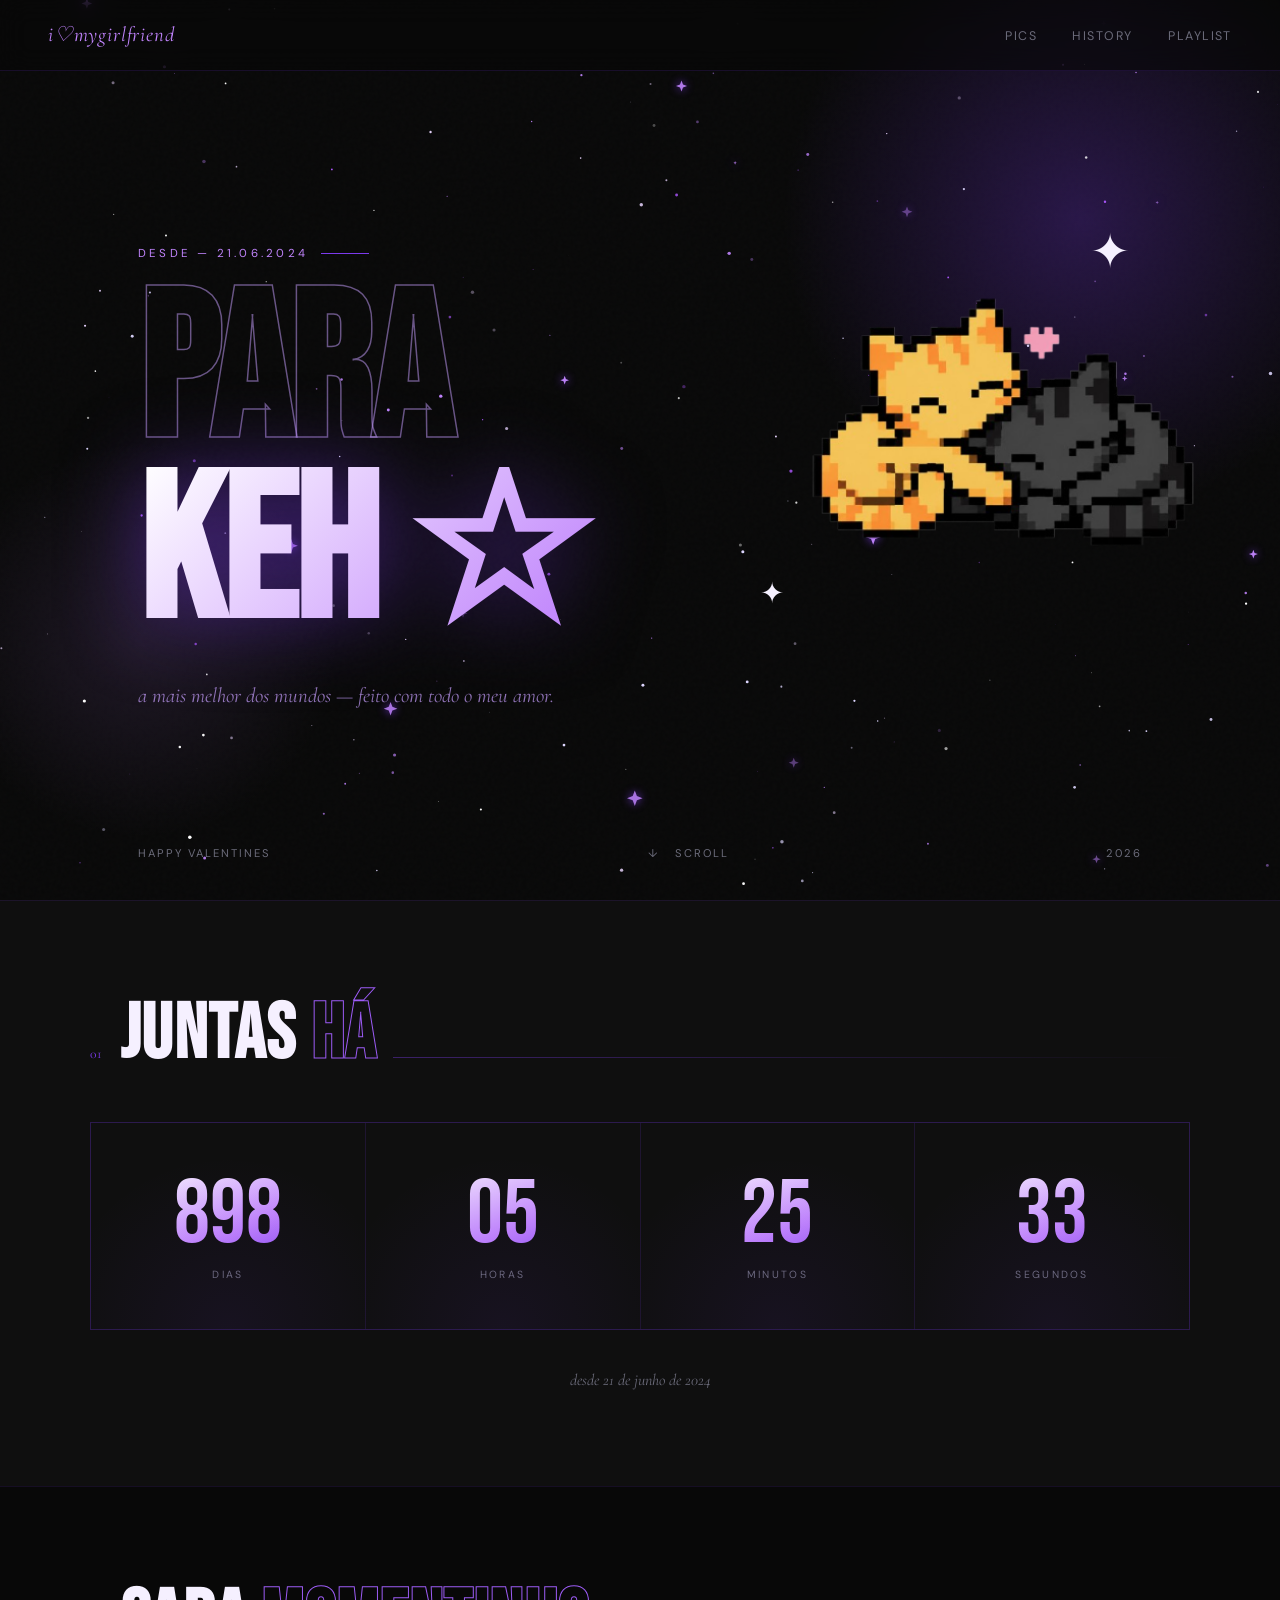
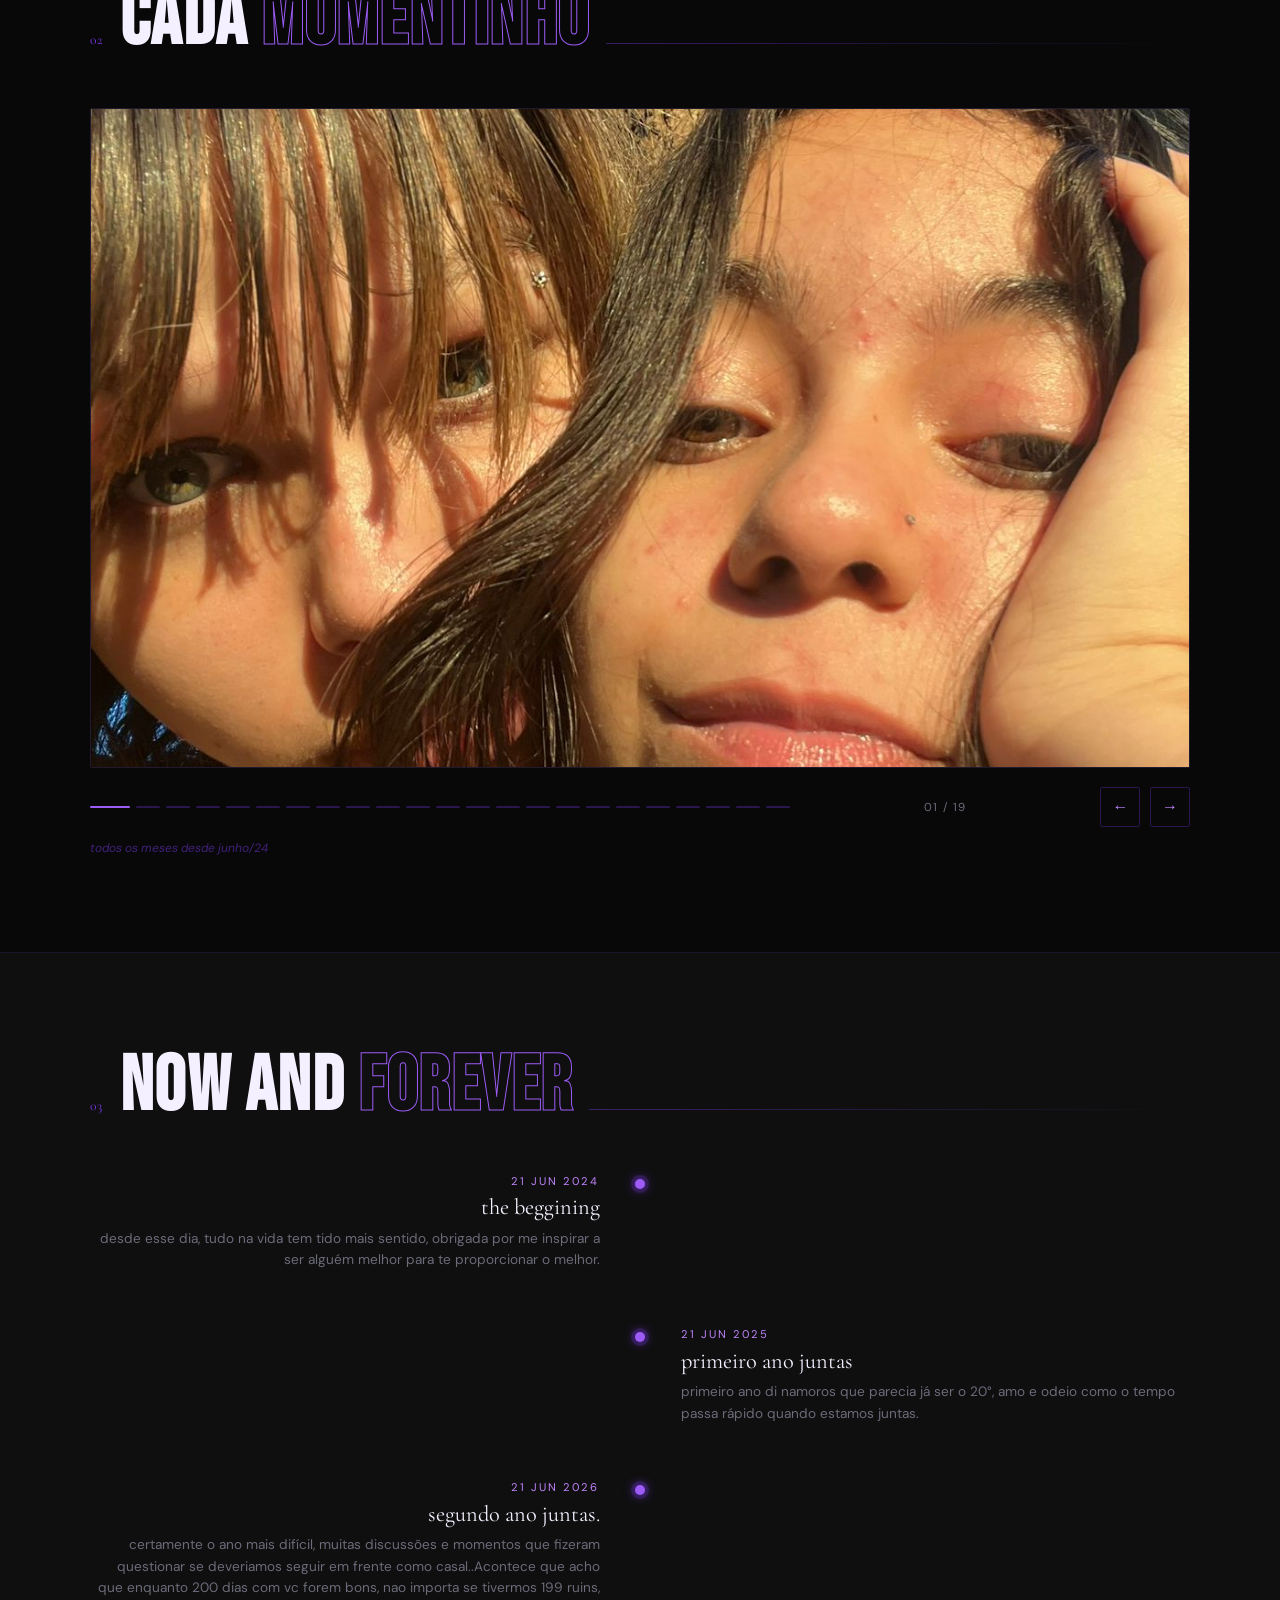
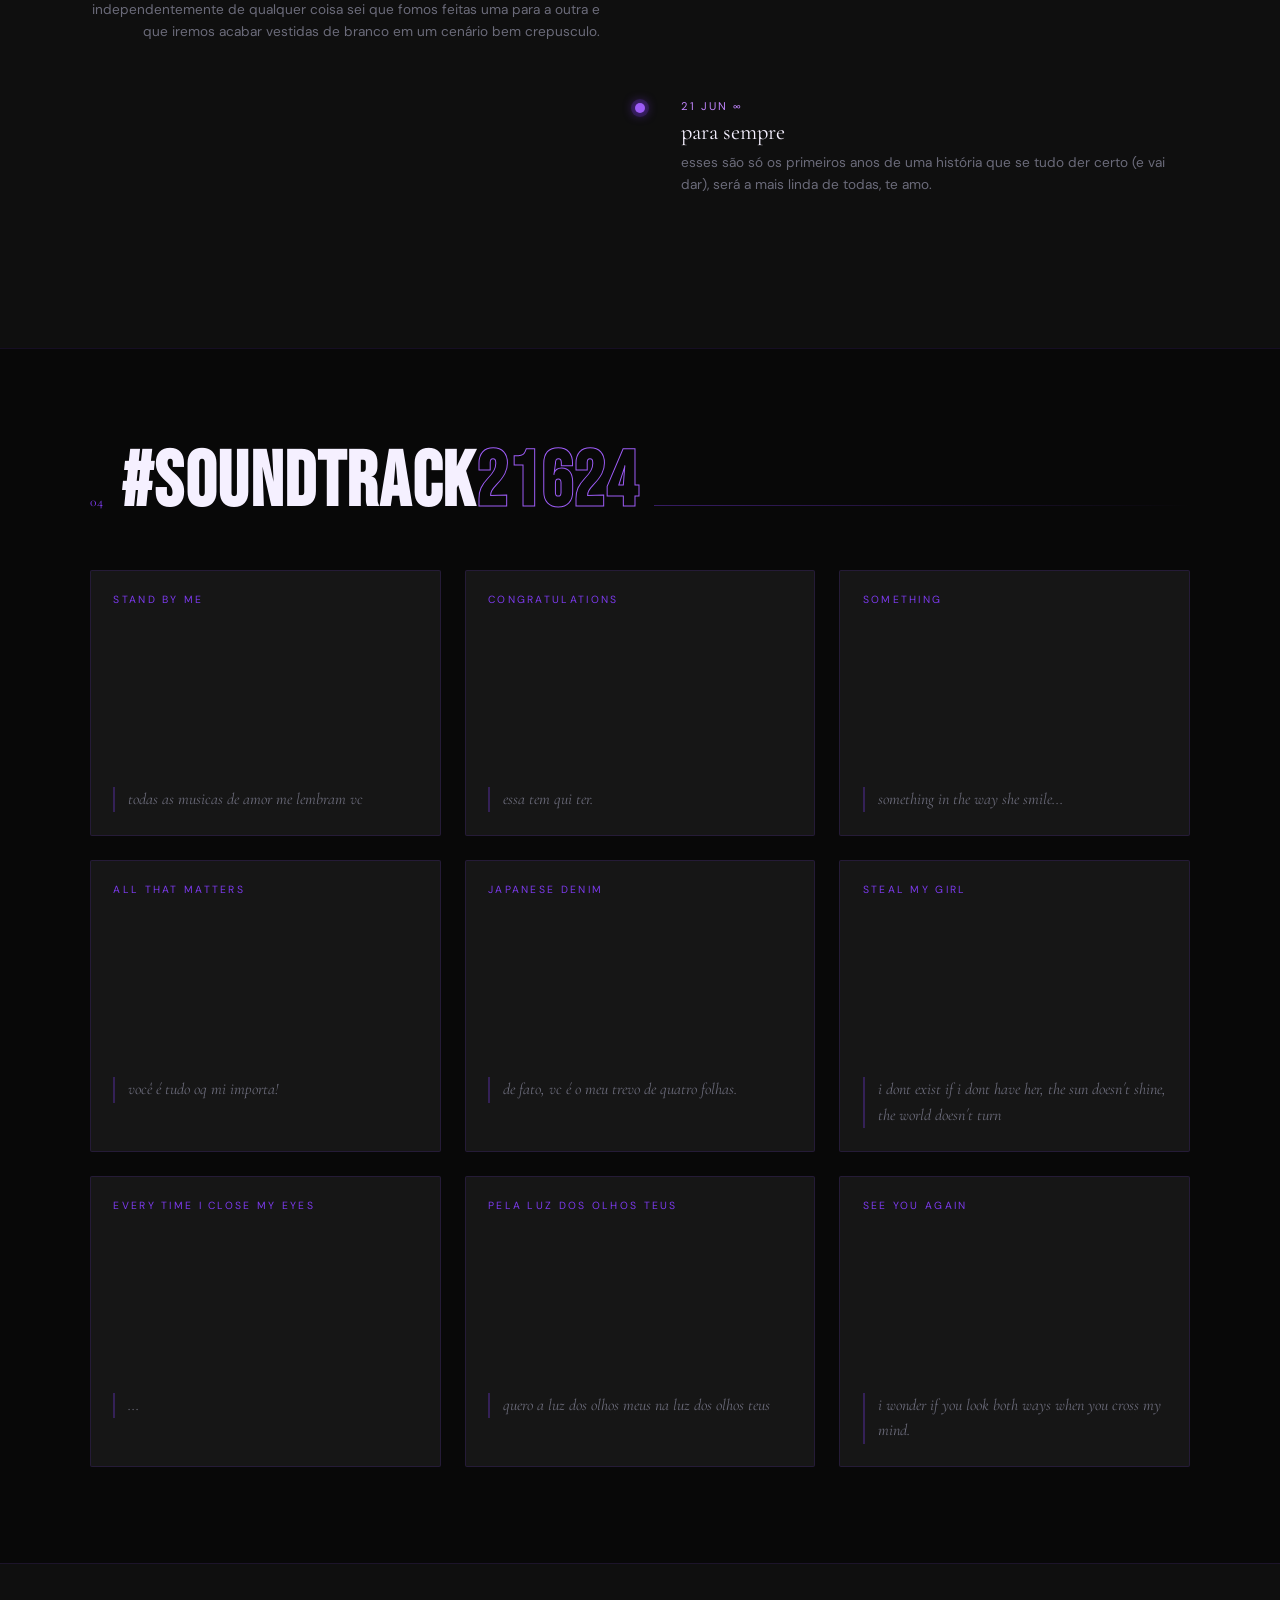
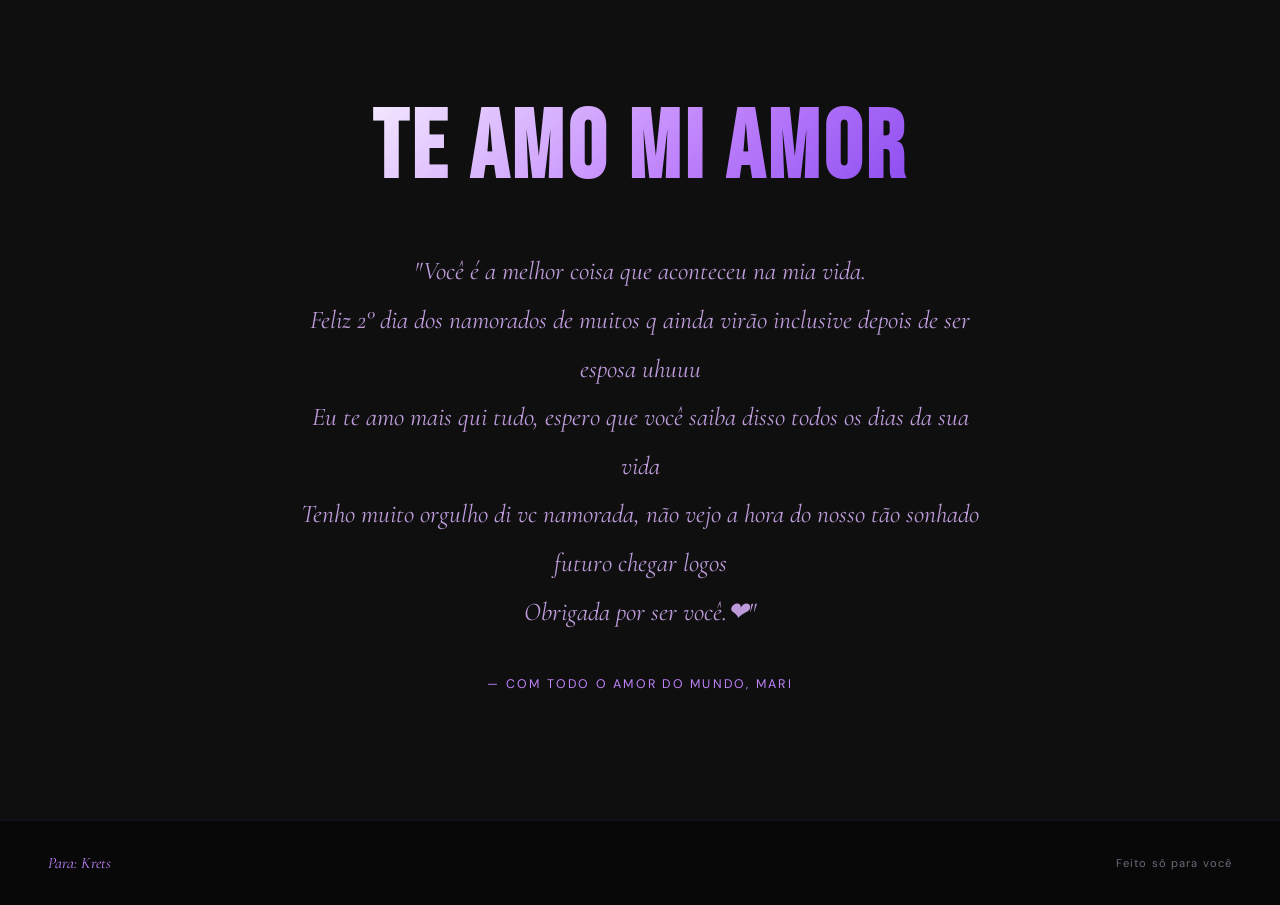
==== index.html @ 80eca7b3 "primeiro commit" ====
<!DOCTYPE html>
<html lang="pt-BR">
<head>
  <meta charset="UTF-8" />
  <meta name="viewport" content="width=device-width, initial-scale=1.0" />
  <title>Valentines</title>
  <link href="https://fonts.googleapis.com/css2?family=Cormorant+Garamond:ital,wght@0,300;0,400;0,700;1,300;1,400;1,700&family=DM+Sans:wght@300;400;500&family=Bebas+Neue&display=swap" rel="stylesheet" />
  <link rel="stylesheet" href="style.css" />
</head>
<body>

<nav>
  <span class="nav-logo">i♡mygirlfriend</span>
  <ul class="nav-links">
    <li><a href="#fotos">Pics</a></li>
    <li><a href="#historia">History</a></li>
    <li><a href="#musicas">Playlist</a></li>
  </ul>
</nav>

<section class="hero">
  <canvas id="starCanvas"></canvas>
  <div class="hero-glow"></div>
  <div class="hero-glow2"></div>

  <div class="hero-content">
    <p class="hero-eyebrow">Desde — 21.06.2024</p>
    <h1 class="hero-title">
      <span class="line1">Para</span>
      <span class="line2">Kéh ☆</span>
    </h1>
    <p class="hero-sub">a mais melhor dos mundos — feito com todo o meu amor.</p>
  </div>

  <div class="hero-photos">
  <img src="pics/gatinhos.png" style="
    position: relative;
    width: 450px;
    border-radius: 0px;
    transform: rotate(0deg);
  "/>
  <span class="star-deco s1">✦</span>
  <span class="star-deco s2">✦</span>
</div>

  <div class="hero-footer">
    <span class="hero-footer-label">happy valentines</span>
    <span class="scroll-hint">↓ &nbsp; scroll</span>
    <span class="hero-footer-label">2026</span>
  </div>
</section>

<!-- CONTADOR -->
<section class="counter-section" id="contador">
  <div class="counter-inner">
    <div class="section-header fade-in">
      <span class="section-num">01</span>
      <h2 class="section-title">Juntas <span class="accent">Há</span></h2>
      <div class="section-line"></div>
    </div>
    <div class="counter-grid fade-in">
      <div class="counter-cell">
        <span class="counter-number" id="cnt-days">0</span>
        <div class="counter-label">Dias</div>
      </div>
      <div class="counter-cell">
        <span class="counter-number" id="cnt-hours">00</span>
        <div class="counter-label">Horas</div>
      </div>
      <div class="counter-cell">
        <span class="counter-number" id="cnt-min">00</span>
        <div class="counter-label">Minutos</div>
      </div>
      <div class="counter-cell">
        <span class="counter-number" id="cnt-sec">00</span>
        <div class="counter-label">Segundos</div>
      </div>
    </div>
    <p class="counter-since fade-in">desde 21 de junho de 2024</p>
  </div>
</section>

<!-- CARROSSEL -->
<section class="carousel-section" id="fotos">
  <div class="carousel-inner">
    <div class="section-header fade-in">
      <span class="section-num">02</span>
      <h2 class="section-title">Cada <span class="accent">Momentinho</span></h2>
      <div class="section-line"></div>
    </div>

    <div class="carousel-wrapper fade-in">
      <div class="carousel-track-outer">
        <div class="carousel-track" id="track">
          <div class="carousel-slide" style="padding:0;"><img src="pics/junho24.jpeg" style="width:100%;height:100%;object-fit:cover;" /></div>
          <div class="carousel-slide" style="padding:0;"><img src="pics/julho24.jpeg" style="width:100%;height:100%;object-fit:cover;" /></div>
          <div class="carousel-slide" style="padding:0;"><img src="pics/agosto24.jpeg" style="width:100%;height:100%;object-fit:cover;" /></div>
          <div class="carousel-slide" style="padding:0;"><img src="pics/set24.jpeg" style="width:100%;height:100%;object-fit:cover;" /></div>
          <div class="carousel-slide" style="padding:0;"><img src="pics/out24.jpeg" style="width:100%;height:100%;object-fit:cover;" /></div>
          <div class="carousel-slide" style="padding:0;"><img src="pics/nov24.jpeg" style="width:100%;height:100%;object-fit:cover;" /></div>
          <div class="carousel-slide" style="padding:0;"><img src="pics/dez24.jpeg" style="width:100%;height:100%;object-fit:cover;" /></div>
          <div class="carousel-slide" style="padding:0;"><img src="pics/jan25.jpeg" style="width:100%;height:100%;object-fit:cover;" /></div>
          <div class="carousel-slide" style="padding:0;"><img src="pics/fev25.jpeg" style="width:100%;height:100%;object-fit:cover;" /></div>
          <div class="carousel-slide" style="padding:0;"><img src="pics/mar25.jpeg" style="width:100%;height:100%;object-fit:cover;" /></div>
          <div class="carousel-slide" style="padding:0;"><img src="pics/abril25.jpeg" style="width:100%;height:100%;object-fit:cover;" /></div>
          <div class="carousel-slide" style="padding:0;"><img src="pics/maio25.jpeg" style="width:100%;height:100%;object-fit:cover;" /></div>
          <div class="carousel-slide" style="padding:0;"><img src="pics/junho25.jpeg" style="width:100%;height:100%;object-fit:cover;" /></div>
          <div class="carousel-slide" style="padding:0;"><img src="pics/julho25.jpeg" style="width:100%;height:100%;object-fit:cover;" /></div>
          <div class="carousel-slide" style="padding:0;"><img src="pics/agosto25.jpeg" style="width:100%;height:100%;object-fit:cover;" /></div>
          <div class="carousel-slide" style="padding:0;"><img src="pics/set25.jpeg" style="width:100%;height:100%;object-fit:cover;" /></div>
          <div class="carousel-slide" style="padding:0;"><img src="pics/out25.jpeg" style="width:100%;height:100%;object-fit:cover;" /></div>
          <div class="carousel-slide" style="padding:0;"><img src="pics/nov25.jpeg" style="width:100%;height:100%;object-fit:cover;" /></div>
          <div class="carousel-slide" style="padding:0;"><img src="pics/dez25.jpeg" style="width:100%;height:100%;object-fit:cover;" /></div>
            <div class="carousel-slide" style="padding:0;"><img src="pics/jan26.jpeg" style="width:100%;height:100%;object-fit:cover;" /></div>
              <div class="carousel-slide" style="padding:0;"><img src="pics/fev26.jpeg" style="width:100%;height:100%;object-fit:cover;" /></div>
                <div class="carousel-slide" style="padding:0;"><img src="pics/mar26.jpeg" style="width:100%;height:100%;object-fit:cover;" /></div>
                  <div class="carousel-slide" style="padding:0;"><img src="pics/abril26.jpeg" style="width:100%;height:100%;object-fit:cover;" /></div>
            
        </div>
      </div>

      <div class="carousel-controls">
        <div class="carousel-dots" id="dots"></div>
        <span class="carousel-counter-text" id="slideCounter">01 / 19</span>
        <div class="carousel-btns">
          <button class="carousel-btn" id="prevBtn">&#8592;</button>
          <button class="carousel-btn" id="nextBtn">&#8594;</button>
        </div>
      </div>
      <p class="upload-hint">todos os meses desde junho/24</p>
    </div>
  </div>
</section>

<!-- LINHA DO TEMPO -->
<section class="timeline-section" id="historia">
  <div class="timeline-inner">
    <div class="section-header fade-in">
      <span class="section-num">03</span>
      <h2 class="section-title">Now and <span class="accent">Forever</span></h2>
      <div class="section-line"></div>
    </div>

    <div class="timeline fade-in">

      <div class="timeline-item-left">
        <div class="tl-date">21 jun 2024</div>
        <div class="tl-title">the beggining</div>
        <div class="tl-desc">desde esse dia, tudo na vida tem tido mais sentido, obrigada por me inspirar a ser alguém melhor para te proporcionar o melhor.</div>
      </div>
      <div class="timeline-dot-wrap"><div class="timeline-dot"></div></div>
      <div class="tl-spacer"></div>

      <div class="tl-spacer"></div>
      <div class="timeline-dot-wrap"><div class="timeline-dot"></div></div>
      <div class="timeline-item-right">
        <div class="tl-date">21 jun 2025</div>
        <div class="tl-title">primeiro ano juntas</div>
        <div class="tl-desc">primeiro ano di namoros que parecia já ser o 20°, amo e odeio como o tempo passa rápido quando estamos juntas.</div>
      </div>

      <div class="timeline-item-left">
        <div class="tl-date">21 jun 2026</div>
        <div class="tl-title">segundo ano juntas.</div>
        <div class="tl-desc">certamente o ano mais difícil, muitas discussões e momentos que fizeram questionar se deveriamos seguir em frente como casal..Acontece que acho que enquanto 200 dias com vc forem bons, nao importa se tivermos 199 ruins, independentemente de qualquer coisa sei que fomos feitas uma para a outra e que iremos acabar vestidas de branco em um cenário bem crepusculo.</div>
      </div>
      <div class="timeline-dot-wrap"><div class="timeline-dot"></div></div>
      <div class="tl-spacer"></div>

      <div class="tl-spacer"></div>
      <div class="timeline-dot-wrap"><div class="timeline-dot"></div></div>
      <div class="timeline-item-right">
        <div class="tl-date">21 jun ∞</div>
        <div class="tl-title">para sempre</div>
        <div class="tl-desc">esses são só os primeiros anos de uma história que se tudo der certo (e vai dar), será a mais linda de todas, te amo.</div>
      </div>

    </div>
  </div>
</section>

<!-- MÚSICAS -->
<section class="music-section" id="musicas">
  <div class="music-inner">
    <div class="section-header fade-in">
      <span class="section-num">04</span>
      <h2 class="section-title">#SoundTrack<span class="accent">21624</span></h2>
      <div class="section-line"></div>
    </div>

    <div class="music-grid fade-in">

      <div class="music-card">
        <div class="music-num">Stand By Me</div>
        <iframe src="https://open.spotify.com/embed/track/3SdTKo2uVsxFblQjpScoHy?si=41a44cd6c14546f5"
          height="152" allow="autoplay; clipboard-write; encrypted-media; fullscreen; picture-in-picture" loading="lazy"></iframe>
        <p class="music-reason">todas as musicas de amor me lembram vc</p>
      </div>

      <div class="music-card">
        <div class="music-num">Congratulations</div>
        <iframe src="https://open.spotify.com/embed/track/1OubIZ0ARYCUq5kceYUQiO?si=05333eb83a644a3a"
          height="152" allow="autoplay; clipboard-write; encrypted-media; fullscreen; picture-in-picture" loading="lazy"></iframe>
        <p class="music-reason">essa tem qui ter.</p>
      </div>

      <div class="music-card">
        <div class="music-num">Something</div>
        <iframe src="https://open.spotify.com/embed/track/0pNeVovbiZHkulpGeOx1Gj?si=1e9a36e4e8734459"
          height="152" allow="autoplay; clipboard-write; encrypted-media; fullscreen; picture-in-picture" loading="lazy"></iframe>
        <p class="music-reason">something in the way she smile...</p>
      </div>

      <div class="music-card">
        <div class="music-num">All That Matters</div>
        <iframe src="https://open.spotify.com/embed/track/6CLVh9sekZ1p2G8Tfhhj8h?si=89eb25ce87894a60"
          height="152" allow="autoplay; clipboard-write; encrypted-media; fullscreen; picture-in-picture" loading="lazy"></iframe>
        <p class="music-reason">você é tudo oq mi importa!</p>
      </div>

      <div class="music-card">
        <div class="music-num">Japanese Denim</div>
        <iframe src="https://open.spotify.com/embed/track/7IVukH71OXfAu3KudrrizN?si=ffd87be57bf847fa"
          height="152" allow="autoplay; clipboard-write; encrypted-media; fullscreen; picture-in-picture" loading="lazy"></iframe>
        <p class="music-reason">de fato, vc é o meu trevo de quatro folhas.</p>
      </div>

      <div class="music-card">
        <div class="music-num">Steal My Girl</div>
        <iframe src="https://open.spotify.com/embed/track/2Bs4jQEGMycglOfWPBqrVG?si=f484a8385092484e"
          height="152" allow="autoplay; clipboard-write; encrypted-media; fullscreen; picture-in-picture" loading="lazy"></iframe>
        <p class="music-reason">i dont exist if i dont have her, the sun doesn´t shine, the world doesn´t turn</p>
      </div>

 <div class="music-card">
        <div class="music-num">Every Time I Close My Eyes</div>
        <iframe src="https://open.spotify.com/embed/track/2ur86gejngdRnhbfAMgbT2?si=4c012707be8b4512"
          height="152" allow="autoplay; clipboard-write; encrypted-media; fullscreen; picture-in-picture" loading="lazy"></iframe>
        <p class="music-reason">...</p>
      </div>

     <div class="music-card">
        <div class="music-num">Pela Luz dos Olhos Teus</div>
        <iframe src="https://open.spotify.com/embed/track/4SpqtLElDsO6KGbd4ub96Z?si=e9d28d61381343be"
          height="152" allow="autoplay; clipboard-write; encrypted-media; fullscreen; picture-in-picture" loading="lazy"></iframe>
        <p class="music-reason">quero a luz dos olhos meus na luz dos olhos teus </p>
      </div>

     <div class="music-card">
        <div class="music-num">See You Again</div>
        <iframe src="https://open.spotify.com/embed/track/7KA4W4McWYRpgf0fWsJZWB?si=7aa352970b8d42d8"
          height="152" allow="autoplay; clipboard-write; encrypted-media; fullscreen; picture-in-picture" loading="lazy"></iframe>
        <p class="music-reason">i wonder if you look both ways when you cross my mind.</p>
      </div>

    </div>
  </div>
</section>

<!-- MENSAGEM -->
<section class="message-section">
  <div class="message-inner fade-in">
    <h2 class="message-title">Te amo mi amor</h2>
    <p class="message-text">
      "Você é a melhor coisa que aconteceu na mia vida.<br>
      Feliz 2° dia dos namorados de muitos q ainda virão inclusive depois de ser esposa uhuuu <br>
      Eu te amo mais qui tudo, espero que você saiba disso todos os dias da sua vida<br>
      Tenho muito orgulho di vc namorada, não vejo a hora do nosso tão sonhado futuro chegar logos<br>
      Obrigada por ser você.❤︎"
    </p>
    <p class="message-sign">— com todo o amor do mundo, Mari </p>
  </div>
</section>

<footer>
  <span class="footer-logo">Para: Krets</span>
  <span class="footer-copy">Feito só para você</span>
</footer>

<script src="java.js"></script>
</body>
</html>
---- style.css ----
:root {
  --black:   #080808;
  --dark:    #0f0f0f;
  --dark2:   #161616;
  --dark3:   #1e1e1e;
  --purple:  #7c3aed;
  --purple2: #9d5cf6;
  --purple3: #c084fc;
  --purple4: #e9d5ff;
  --white:   #f5f0ff;
  --muted:   #6b6b7a;
}

*, *::before, *::after { box-sizing: border-box; margin: 0; padding: 0; }

html { scroll-behavior: smooth; }

body {
  font-family: 'DM Sans', sans-serif;
  background: var(--black);
  color: var(--white);
  overflow-x: hidden;
}

/* ════════════════════════════
   NAV
════════════════════════════ */
nav {
  position: fixed;
  top: 0; left: 0; right: 0;
  z-index: 100;
  display: flex;
  justify-content: space-between;
  align-items: center;
  padding: 1.4rem 3rem;
  background: rgba(8,8,8,0.6);
  backdrop-filter: blur(14px);
  border-bottom: 1px solid rgba(124,58,237,0.15);
}

.nav-logo {
  font-family: 'Cormorant Garamond', serif;
  font-style: italic;
  font-size: 1.3rem;
  color: var(--purple3);
  letter-spacing: 0.04em;
}

.nav-links {
  display: flex;
  gap: 2.2rem;
  list-style: none;
}

.nav-links a {
  color: var(--muted);
  text-decoration: none;
  font-size: 0.78rem;
  letter-spacing: 0.12em;
  text-transform: uppercase;
  transition: color 0.2s;
}
.nav-links a:hover { color: var(--purple3); }

/* ════════════════════════════
   HERO EDITORIAL
════════════════════════════ */
.hero {
  min-height: 100vh;
  background: var(--black);
  position: relative;
  overflow: hidden;
  display: grid;
  grid-template-rows: 1fr auto;
}

/* grain texture */
.hero::before {
  content: '';
  position: absolute;
  inset: 0;
  background-image: url("data:image/svg+xml,%3Csvg viewBox='0 0 256 256' xmlns='http://www.w3.org/2000/svg'%3E%3Cfilter id='noise'%3E%3CfeTurbulence type='fractalNoise' baseFrequency='0.9' numOctaves='4' stitchTiles='stitch'/%3E%3C/filter%3E%3Crect width='100%25' height='100%25' filter='url(%23noise)' opacity='0.04'/%3E%3C/svg%3E");
  opacity: 0.45;
  pointer-events: none;
  z-index: 1;
}

.hero-glow {
  position: absolute;
  width: 600px; height: 600px;
  border-radius: 50%;
  background: radial-gradient(circle, rgba(124,58,237,0.28) 0%, transparent 70%);
  top: -80px; right: -100px;
  pointer-events: none;
  z-index: 0;
}
.hero-glow2 {
  position: absolute;
  width: 400px; height: 400px;
  border-radius: 50%;
  background: radial-gradient(circle, rgba(192,132,252,0.12) 0%, transparent 70%);
  bottom: 60px; left: -60px;
  pointer-events: none;
  z-index: 0;
}

#starCanvas {
  position: absolute;
  inset: 0; width: 100%; height: 100%;
  pointer-events: none;
  z-index: 1;
}

.hero-content {
  position: relative;
  z-index: 2;
  padding: 10rem 3rem 3rem;
  display: flex;
  flex-direction: column;
  justify-content: center;
  max-width: 1100px;
  margin: 0 auto;
  width: 100%;
}

.hero-eyebrow {
  font-size: 0.72rem;
  letter-spacing: 0.28em;
  text-transform: uppercase;
  color: var(--purple3);
  margin-bottom: 1.6rem;
  display: flex;
  align-items: center;
  gap: 0.8rem;
}
.hero-eyebrow::after {
  content: '';
  display: inline-block;
  width: 48px; height: 1px;
  background: var(--purple);
}

.hero-title {
  font-family: 'Bebas Neue', sans-serif;
  font-size: clamp(5.5rem, 16vw, 14rem);
  line-height: 0.88;
  letter-spacing: -0.01em;
  color: var(--white);
  position: relative;
}

.hero-title .line1 {
  display: block;
  color: transparent;
  -webkit-text-stroke: 1.5px rgba(200,160,255,0.5);
}

.hero-title .line2 {
  display: block;
  background: linear-gradient(135deg, #ffffff 0%, #c084fc 50%, #7c3aed 100%);
  -webkit-background-clip: text;
  -webkit-text-fill-color: transparent;
  background-clip: text;
  filter: drop-shadow(0 0 40px rgba(124,58,237,0.5));
}

.hero-photos {
  position: absolute;
  right: 10rem;
  top: 50%;
  transform: translateY(-48%);
  width: 340px;
  height: 420px;
  z-index: 3;
}

.photo-card {
  position: absolute;
  width: 200px;
  border-radius: 4px;
  overflow: hidden;
  box-shadow: 0 20px 60px rgba(0,0,0,0.7), 0 0 0 1px rgba(124,58,237,0.2);
}

.photo-card .inner {
  width: 100%; height: 100%;
  background: var(--dark3);
  display: flex; align-items: center; justify-content: center;
  flex-direction: column;
  gap: 0.5rem;
  color: var(--muted);
  font-size: 0.78rem;
  text-align: center;
  padding: 1rem;
}

.photo-card .inner span { font-size: 2rem; }

.photo-card img {
  width: 100%; height: 100%;
  object-fit: cover;
  display: block;
}

.photo-card:nth-child(1) {
  top: 0; left: 60px;
  transform: rotate(4deg);
  z-index: 3;
}
.photo-card:nth-child(2) {
  top: 30px; left: 0;
  transform: rotate(-6deg);
  z-index: 2;
  width: 180px;
}
.photo-card:nth-child(3) {
  top: 50px; left: 100px;
  transform: rotate(2deg);
  z-index: 1;
  width: 170px;
}

.star-deco {
  position: absolute;
  z-index: 4;
  color: var(--white);
  font-size: 2.5rem;
  line-height: 1;
  animation: spinStar 8s linear infinite;
}
.star-deco.s1 { top: -20px; right: -10px; font-size: 3rem; }
.star-deco.s2 { bottom: 60px; left: -20px; font-size: 1.8rem; animation-direction: reverse; }

@keyframes spinStar {
  from { transform: rotate(0deg); }
  to   { transform: rotate(360deg); }
}

.hero-sub {
  margin-top: 2rem;
  font-family: 'Cormorant Garamond', serif;
  font-style: italic;
  font-size: 1.3rem;
  color: rgba(200,160,255,0.7);
  max-width: 420px;
  line-height: 1.6;
}

.hero-footer {
  position: relative;
  z-index: 2;
  display: flex;
  justify-content: space-between;
  align-items: flex-end;
  padding: 0 3rem 2.5rem;
  max-width: 1100px;
  margin: 0 auto;
  width: 100%;
}

.hero-footer-label {
  font-size: 0.7rem;
  letter-spacing: 0.18em;
  text-transform: uppercase;
  color: var(--muted);
}

.scroll-hint {
  font-size: 0.7rem;
  letter-spacing: 0.18em;
  text-transform: uppercase;
  color: var(--muted);
  animation: fadeUpDown 2s ease-in-out infinite;
}

@keyframes fadeUpDown {
  0%,100% { opacity: 0.4; transform: translateY(0); }
  50%      { opacity: 1;   transform: translateY(5px); }
}

/* ════════════════════════════
   SEÇÕES GERAIS
════════════════════════════ */
section { position: relative; }

.section-header {
  display: flex;
  align-items: baseline;
  gap: 1rem;
  margin-bottom: 3rem;
}

.section-num {
  font-family: 'Cormorant Garamond', serif;
  font-size: 0.85rem;
  color: var(--purple);
  letter-spacing: 0.1em;
}

.section-title {
  font-family: 'Bebas Neue', sans-serif;
  font-size: clamp(2.8rem, 6vw, 5rem);
  letter-spacing: 0.02em;
  color: var(--white);
  line-height: 1;
}

.section-title .accent {
  color: transparent;
  -webkit-text-stroke: 1px var(--purple2);
}

.section-line {
  flex: 1;
  height: 1px;
  background: linear-gradient(to right, rgba(124,58,237,0.4), transparent);
}

/* ════════════════════════════
   CONTADOR
════════════════════════════ */
.counter-section {
  background: var(--dark);
  padding: 6rem 3rem;
  border-top: 1px solid rgba(124,58,237,0.12);
}

.counter-inner { max-width: 1100px; margin: 0 auto; }

.counter-grid {
  display: grid;
  grid-template-columns: repeat(4, 1fr);
  gap: 1px;
  background: rgba(124,58,237,0.15);
  border: 1px solid rgba(124,58,237,0.15);
}

.counter-cell {
  background: var(--dark);
  padding: 3rem 2rem;
  text-align: center;
  position: relative;
  overflow: hidden;
}

.counter-cell::before {
  content: '';
  position: absolute;
  inset: 0;
  background: radial-gradient(circle at 50% 100%, rgba(124,58,237,0.08) 0%, transparent 70%);
  pointer-events: none;
}

.counter-number {
  font-family: 'Bebas Neue', sans-serif;
  font-size: clamp(3.5rem, 7vw, 6rem);
  line-height: 1;
  background: linear-gradient(160deg, #fff 0%, #c084fc 60%, #7c3aed 100%);
  -webkit-background-clip: text;
  -webkit-text-fill-color: transparent;
  background-clip: text;
  display: block;
}

.counter-label {
  font-size: 0.65rem;
  letter-spacing: 0.22em;
  text-transform: uppercase;
  color: var(--muted);
  margin-top: 0.5rem;
}

.counter-since {
  margin-top: 2.5rem;
  font-family: 'Cormorant Garamond', serif;
  font-style: italic;
  font-size: 1rem;
  color: var(--muted);
  text-align: center;
}

/* ════════════════════════════
   CARROSSEL
════════════════════════════ */
.carousel-section {
  background: var(--black);
  padding: 6rem 3rem;
  border-top: 1px solid rgba(124,58,237,0.12);
}

.carousel-inner { max-width: 1100px; margin: 0 auto; }

.carousel-wrapper {
  position: relative;
  margin-top: 1rem;
}

.carousel-track-outer {
  overflow: hidden;
  border-radius: 2px;
}

.carousel-track {
  display: flex;
  transition: transform 0.6s cubic-bezier(0.4,0,0.2,1);
}

.carousel-slide {
  min-width: 100%;
  aspect-ratio: 50/30;
  background: var(--dark2);
  display: flex;
  align-items: center;
  justify-content: center;
  flex-direction: column;
  gap: 1rem;
  color: var(--muted);
  font-size: 0.85rem;
  border: 1px solid rgba(124,58,237,0.1);
}

.carousel-slide span { font-size: 3rem; opacity: 0.4; }

.carousel-slide img {
  width: 100%; height: 100%;
  object-fit: cover;
  display: block;
}

.carousel-controls {
  display: flex;
  align-items: center;
  justify-content: space-between;
  margin-top: 1.2rem;
}

.carousel-dots {
  display: flex;
  gap: 6px;
}

.dot {
  width: 24px; height: 2px;
  background: rgba(124,58,237,0.3);
  cursor: pointer;
  transition: all 0.3s;
  border-radius: 2px;
}
.dot.active {
  background: var(--purple2);
  width: 40px;
}

.carousel-btns { display: flex; gap: 0.6rem; }

.carousel-btn {
  width: 40px; height: 40px;
  border: 1px solid rgba(124,58,237,0.3);
  background: transparent;
  color: var(--purple3);
  font-size: 1rem;
  cursor: pointer;
  display: flex; align-items: center; justify-content: center;
  transition: all 0.2s;
  border-radius: 2px;
}
.carousel-btn:hover {
  background: rgba(124,58,237,0.15);
  border-color: var(--purple2);
}

.carousel-counter-text {
  font-size: 0.72rem;
  letter-spacing: 0.1em;
  color: var(--muted);
}

.upload-hint {
  margin-top: 0.8rem;
  font-size: 0.75rem;
  color: rgba(124,58,237,0.5);
  font-style: italic;
}

/* ════════════════════════════
   LINHA DO TEMPO
════════════════════════════ */
.timeline-section {
  background: var(--dark);
  padding: 6rem 3rem;
  border-top: 1px solid rgba(124,58,237,0.12);
}

.timeline-inner { max-width: 1100px; margin: 0 auto; }

.timeline {
  display: grid;
  grid-template-columns: 1fr 1px 1fr;
  gap: 0 2.5rem;
  margin-top: 1rem;
}

.timeline-spine {
  background: linear-gradient(to bottom, rgba(124,58,237,0.6), rgba(124,58,237,0.1));
  position: relative;
}

.timeline-item-left,
.timeline-item-right {
  padding-bottom: 3.5rem;
}

.timeline-item-left { text-align: right; }
.timeline-item-right { text-align: left; }

.tl-spacer { padding-bottom: 3.5rem; }

.timeline-dot-wrap {
  display: flex;
  justify-content: center;
  padding-top: 0.3rem;
  padding-bottom: 3.5rem;
}

.timeline-dot {
  width: 10px; height: 10px;
  border-radius: 50%;
  background: var(--purple2);
  box-shadow: 0 0 0 4px rgba(124,58,237,0.2), 0 0 12px var(--purple);
  flex-shrink: 0;
}

.tl-date {
  font-size: 0.7rem;
  letter-spacing: 0.18em;
  text-transform: uppercase;
  color: var(--purple3);
  margin-bottom: 0.4rem;
}

.tl-title {
  font-family: 'Cormorant Garamond', serif;
  font-size: 1.4rem;
  color: var(--white);
  line-height: 1.2;
  margin-bottom: 0.4rem;
}

.tl-desc {
  font-size: 0.85rem;
  color: var(--muted);
  line-height: 1.6;
}

/* ════════════════════════════
   MÚSICAS
════════════════════════════ */
.music-section {
  background: var(--black);
  padding: 6rem 3rem;
  border-top: 1px solid rgba(124,58,237,0.12);
}

.music-inner { max-width: 1100px; margin: 0 auto; }

.music-grid {
  display: grid;
  grid-template-columns: repeat(auto-fit, minmax(300px, 1fr));
  gap: 1.5rem;
  margin-top: 1rem;
}

.music-card {
  background: var(--dark2);
  border: 1px solid rgba(124,58,237,0.15);
  border-radius: 2px;
  padding: 1.4rem;
  transition: border-color 0.2s, transform 0.2s;
}

.music-card:hover {
  border-color: rgba(124,58,237,0.4);
  transform: translateY(-3px);
}

.music-num {
  font-size: 0.65rem;
  letter-spacing: 0.22em;
  text-transform: uppercase;
  color: var(--purple);
  margin-bottom: 0.8rem;
}

.music-card iframe {
  width: 100%;
  border: none;
  border-radius: 4px;
  display: block;
}

.music-reason {
  margin-top: 1rem;
  font-family: 'Cormorant Garamond', serif;
  font-style: italic;
  font-size: 1rem;
  color: var(--muted);
  line-height: 1.6;
  border-left: 2px solid rgba(124,58,237,0.3);
  padding-left: 0.8rem;
}

/* ════════════════════════════
   MENSAGEM FINAL
════════════════════════════ */
.message-section {
  background: var(--dark);
  padding: 8rem 3rem;
  border-top: 1px solid rgba(124,58,237,0.12);
  text-align: center;
}

.message-inner {
  max-width: 680px;
  margin: 0 auto;
}

.message-title {
  font-family: 'Bebas Neue', sans-serif;
  font-size: clamp(3rem, 8vw, 6rem);
  letter-spacing: 0.04em;
  background: linear-gradient(135deg, #fff 0%, #c084fc 55%, #7c3aed 100%);
  -webkit-background-clip: text;
  -webkit-text-fill-color: transparent;
  background-clip: text;
  margin-bottom: 2.5rem;
}

.message-text {
  font-family: 'Cormorant Garamond', serif;
  font-style: italic;
  font-size: clamp(1.2rem, 2.5vw, 1.6rem);
  color: rgba(220,180,255,0.85);
  line-height: 1.9;
}

.message-sign {
  margin-top: 2.5rem;
  font-size: 0.78rem;
  letter-spacing: 0.18em;
  text-transform: uppercase;
  color: var(--purple3);
}

/* ════════════════════════════
   FOOTER
════════════════════════════ */
footer {
  background: var(--black);
  border-top: 1px solid rgba(124,58,237,0.12);
  padding: 2rem 3rem;
  display: flex;
  justify-content: space-between;
  align-items: center;
}

.footer-logo {
  font-family: 'Cormorant Garamond', serif;
  font-style: italic;
  color: var(--purple3);
  font-size: 1rem;
}

.footer-copy {
  font-size: 0.7rem;
  color: var(--muted);
  letter-spacing: 0.1em;
}

/* ════════════════════════════
   FADE IN
════════════════════════════ */
.fade-in {
  opacity: 0;
  transform: translateY(28px);
  transition: opacity 0.8s ease, transform 0.8s ease;
}
.fade-in.visible { opacity: 1; transform: translateY(0); }

/* ════════════════════════════
   RESPONSIVO
════════════════════════════ */
@media (max-width: 768px) {
  nav { padding: 1.2rem 1.5rem; }
  .nav-links { gap: 1.2rem; }
  .hero-content { padding: 8rem 1.5rem 2rem; }
  .hero-photos { display: none; }
  .hero-footer { padding: 0 1.5rem 2rem; }
  .counter-section,
  .carousel-section,
  .timeline-section,
  .music-section,
  .message-section { padding: 4rem 1.5rem; }
  .counter-grid { grid-template-columns: repeat(2,1fr); }
  .timeline { grid-template-columns: 1fr; }
  .timeline-spine { display: none; }
  .timeline-item-left { text-align: left; }
  footer { flex-direction: column; gap: 0.5rem; text-align: center; padding: 1.5rem; }
}
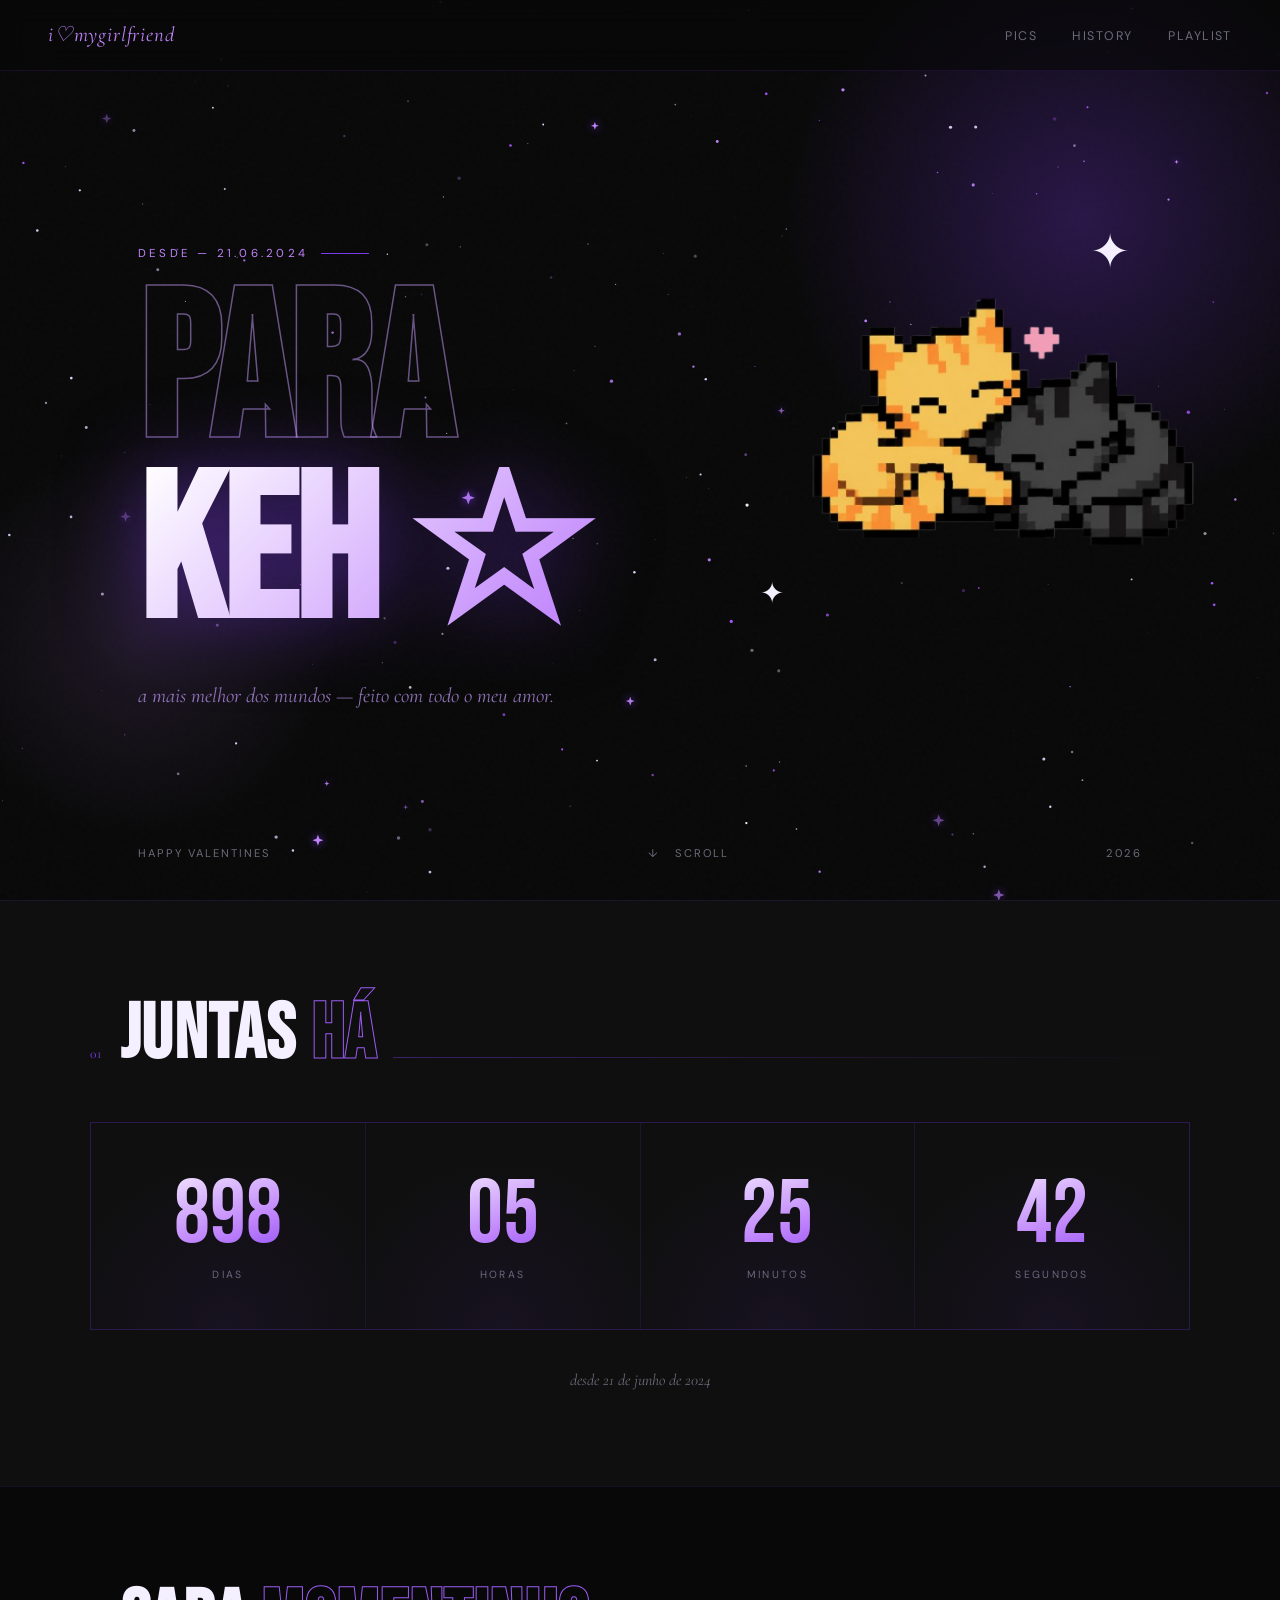
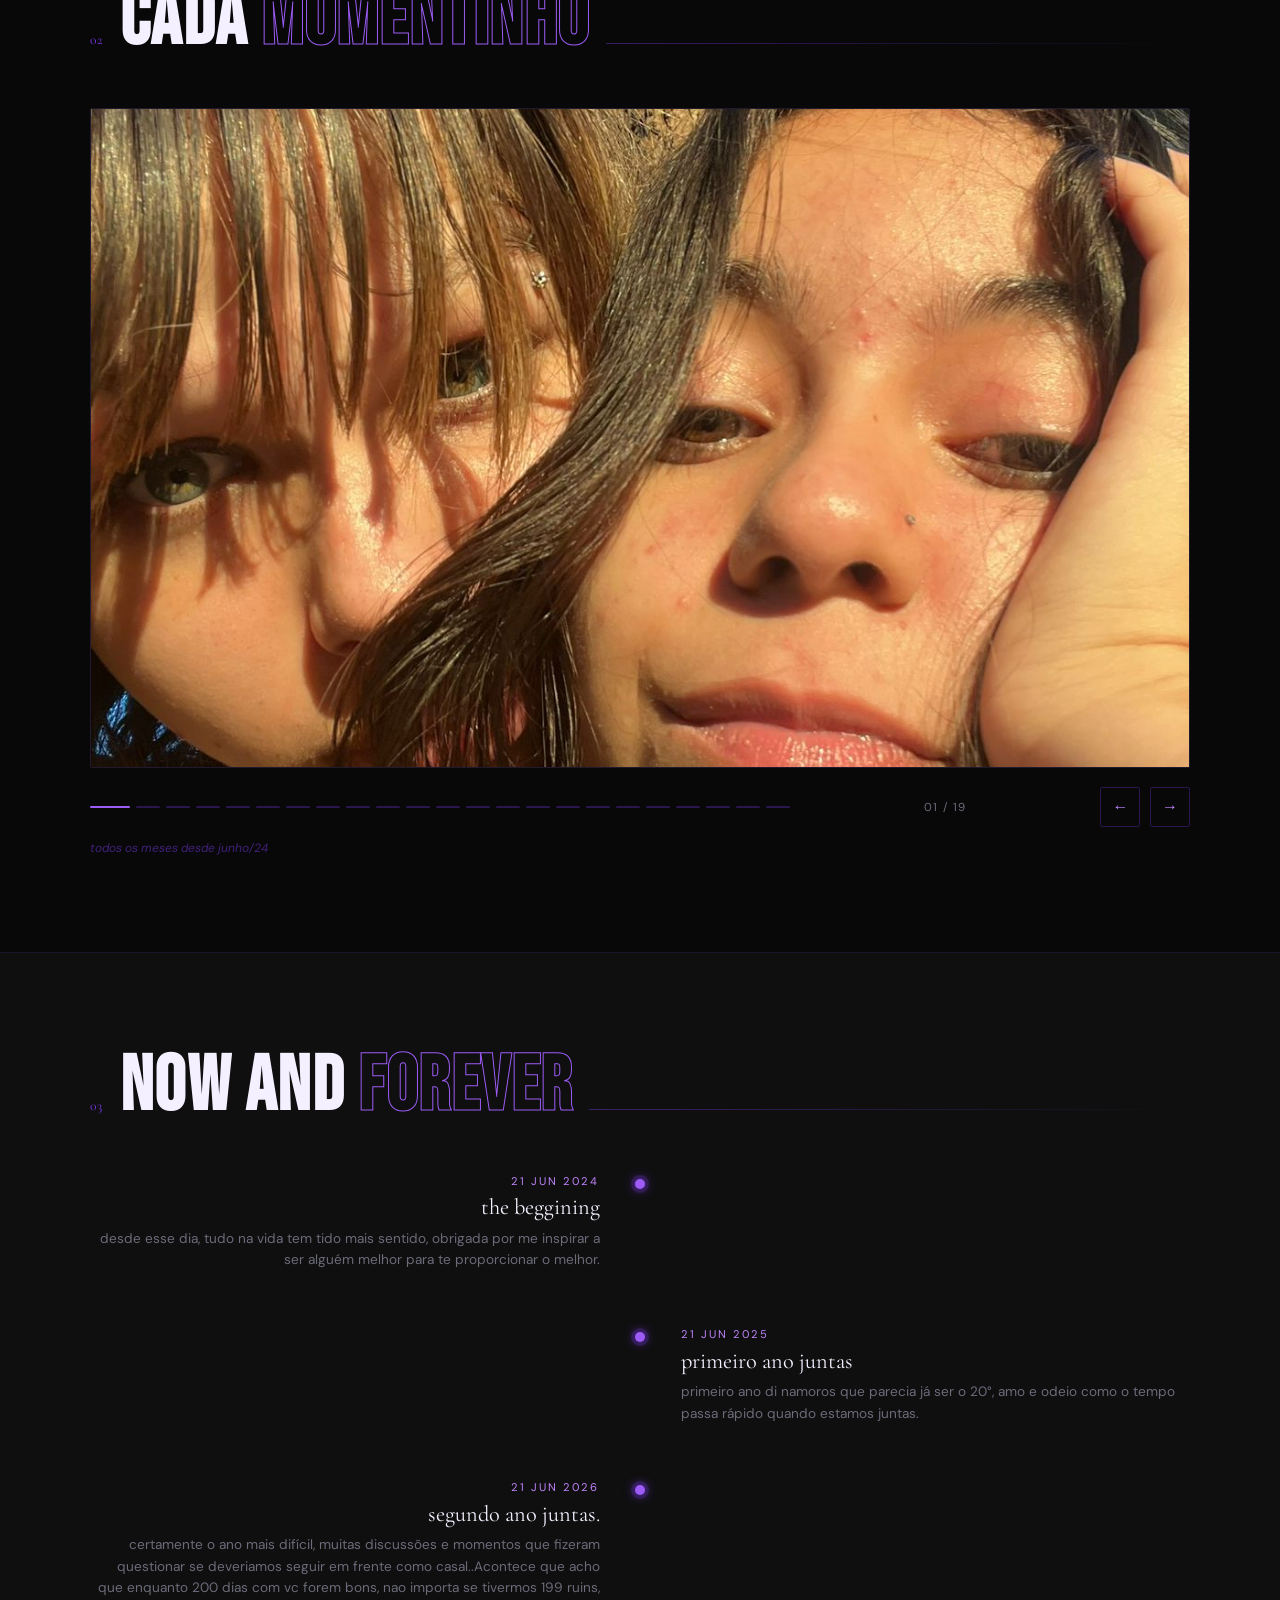
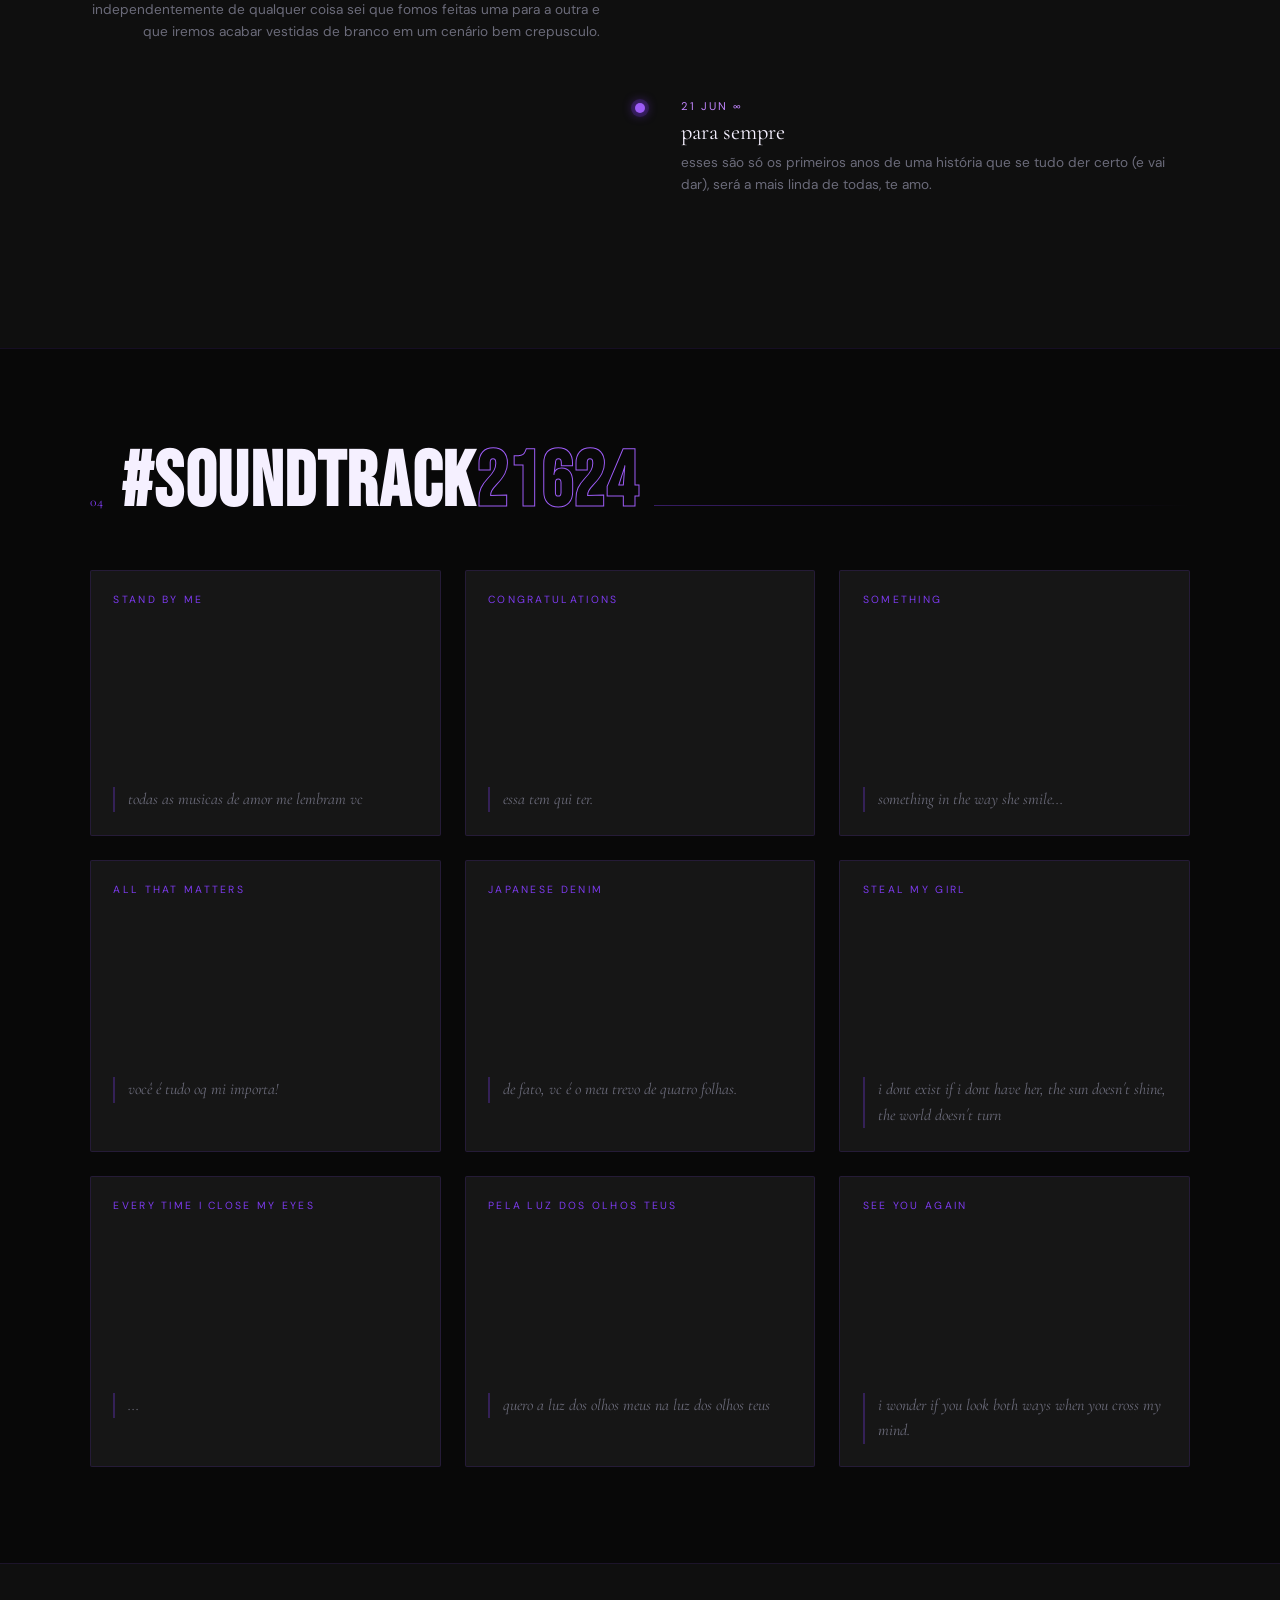
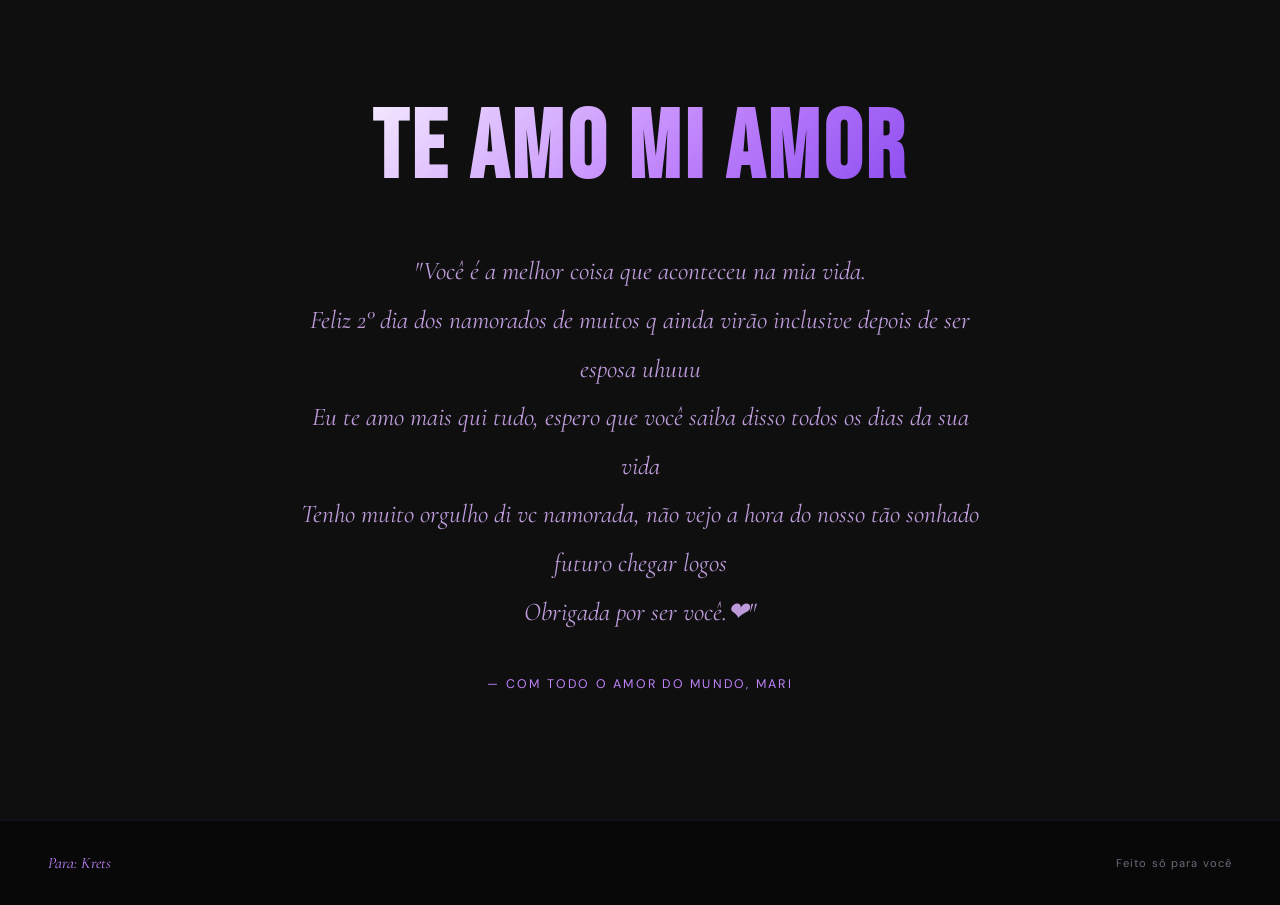
==== commit dbaa0f00: "favicon update" ====
--- a/index.html
+++ b/index.html
@@ -3,7 +3,8 @@
 <head>
   <meta charset="UTF-8" />
   <meta name="viewport" content="width=device-width, initial-scale=1.0" />
-  <title>Valentines</title>
+  <title>valentines gift</title>
+  <link rel="icon" type="image/png" href="./pics/gatinhos.png">
   <link href="https://fonts.googleapis.com/css2?family=Cormorant+Garamond:ital,wght@0,300;0,400;0,700;1,300;1,400;1,700&family=DM+Sans:wght@300;400;500&family=Bebas+Neue&display=swap" rel="stylesheet" />
   <link rel="stylesheet" href="style.css" />
 </head>
@@ -279,4 +280,5 @@
 
 <script src="java.js"></script>
 </body>
-</html>+</html>
+
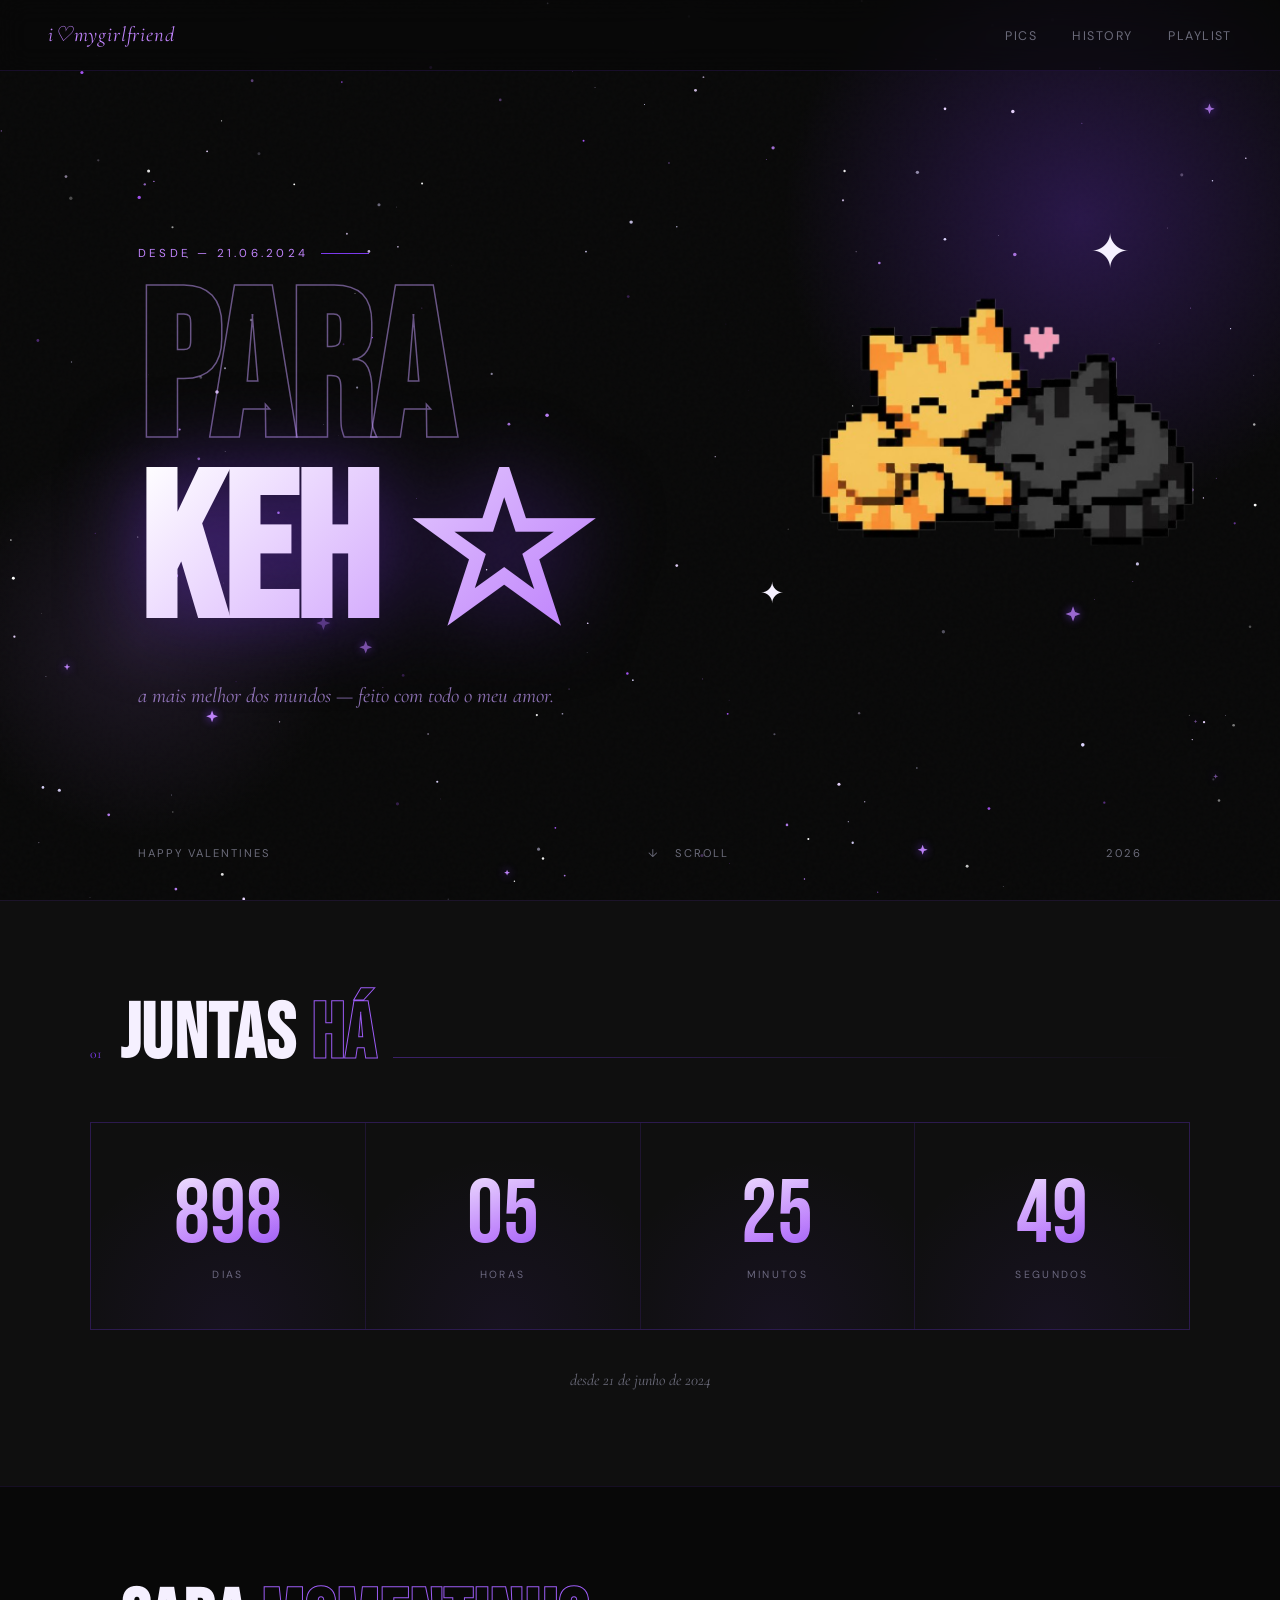
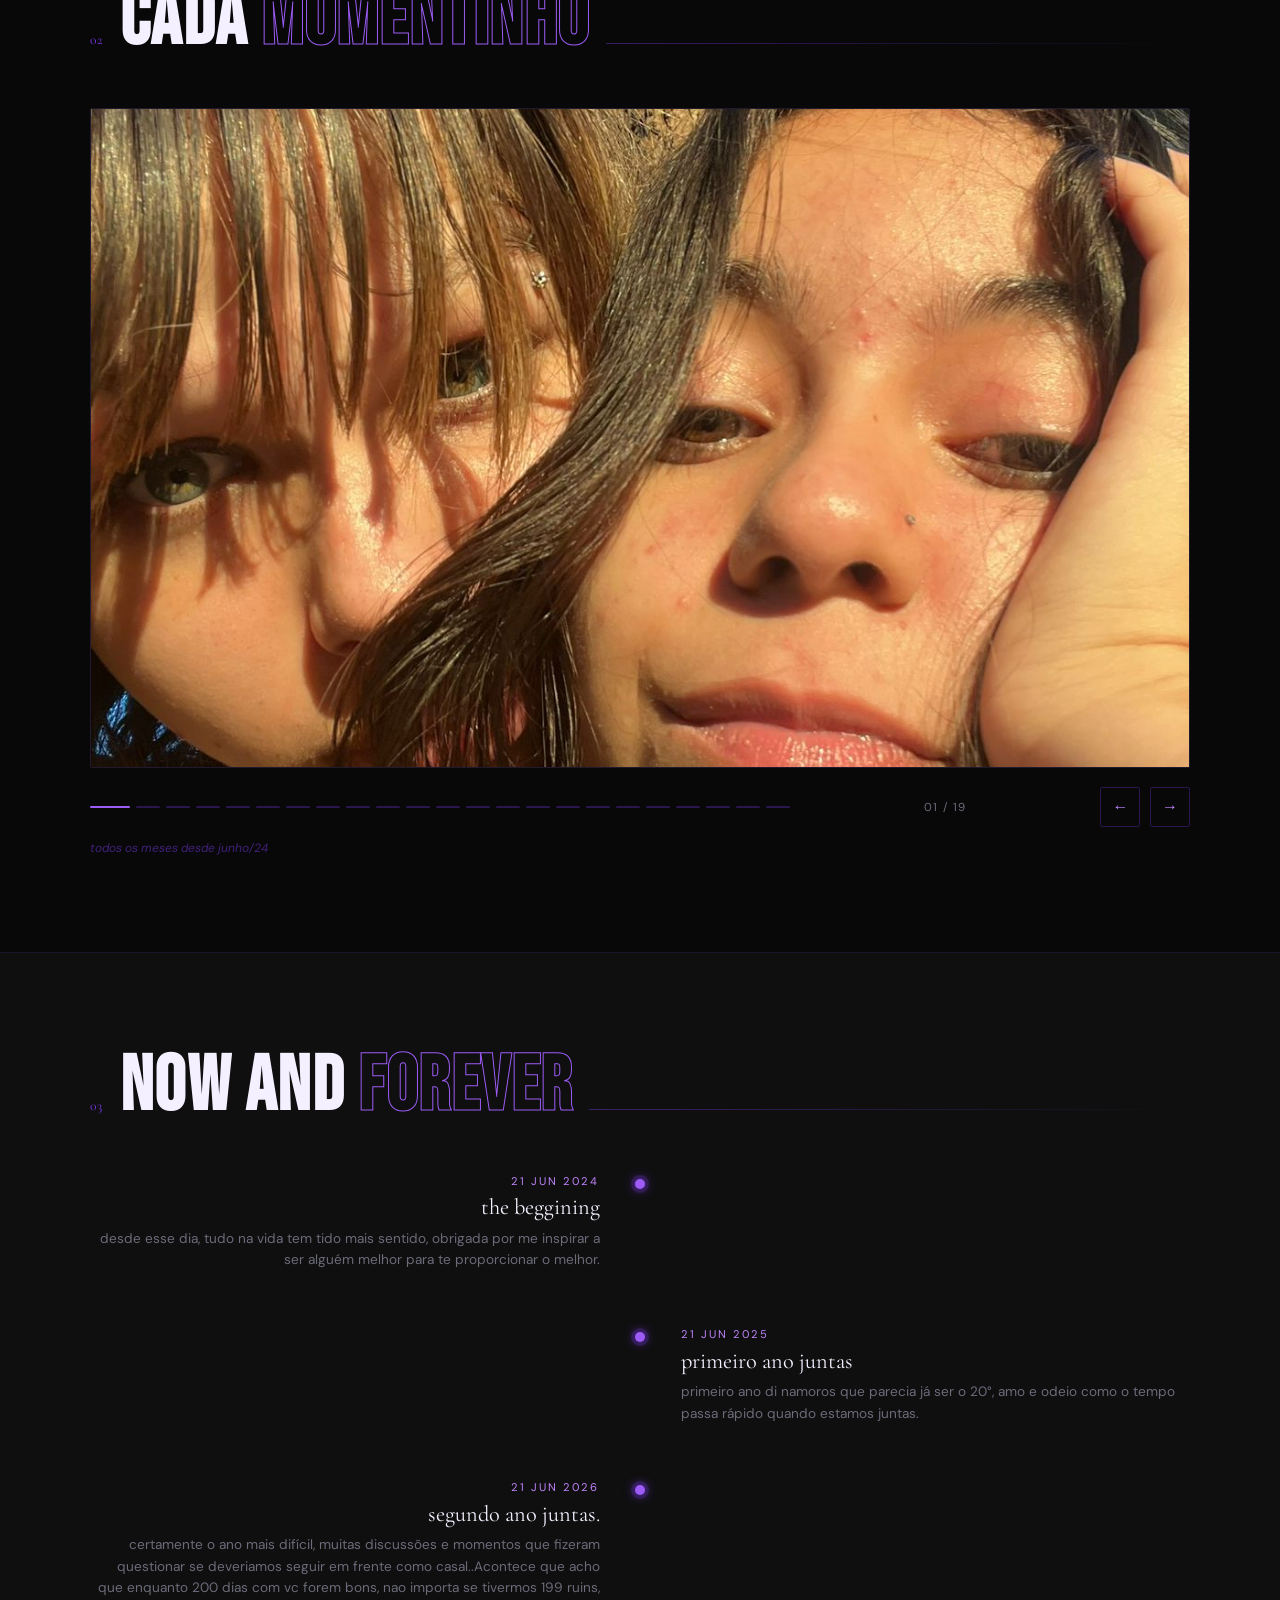
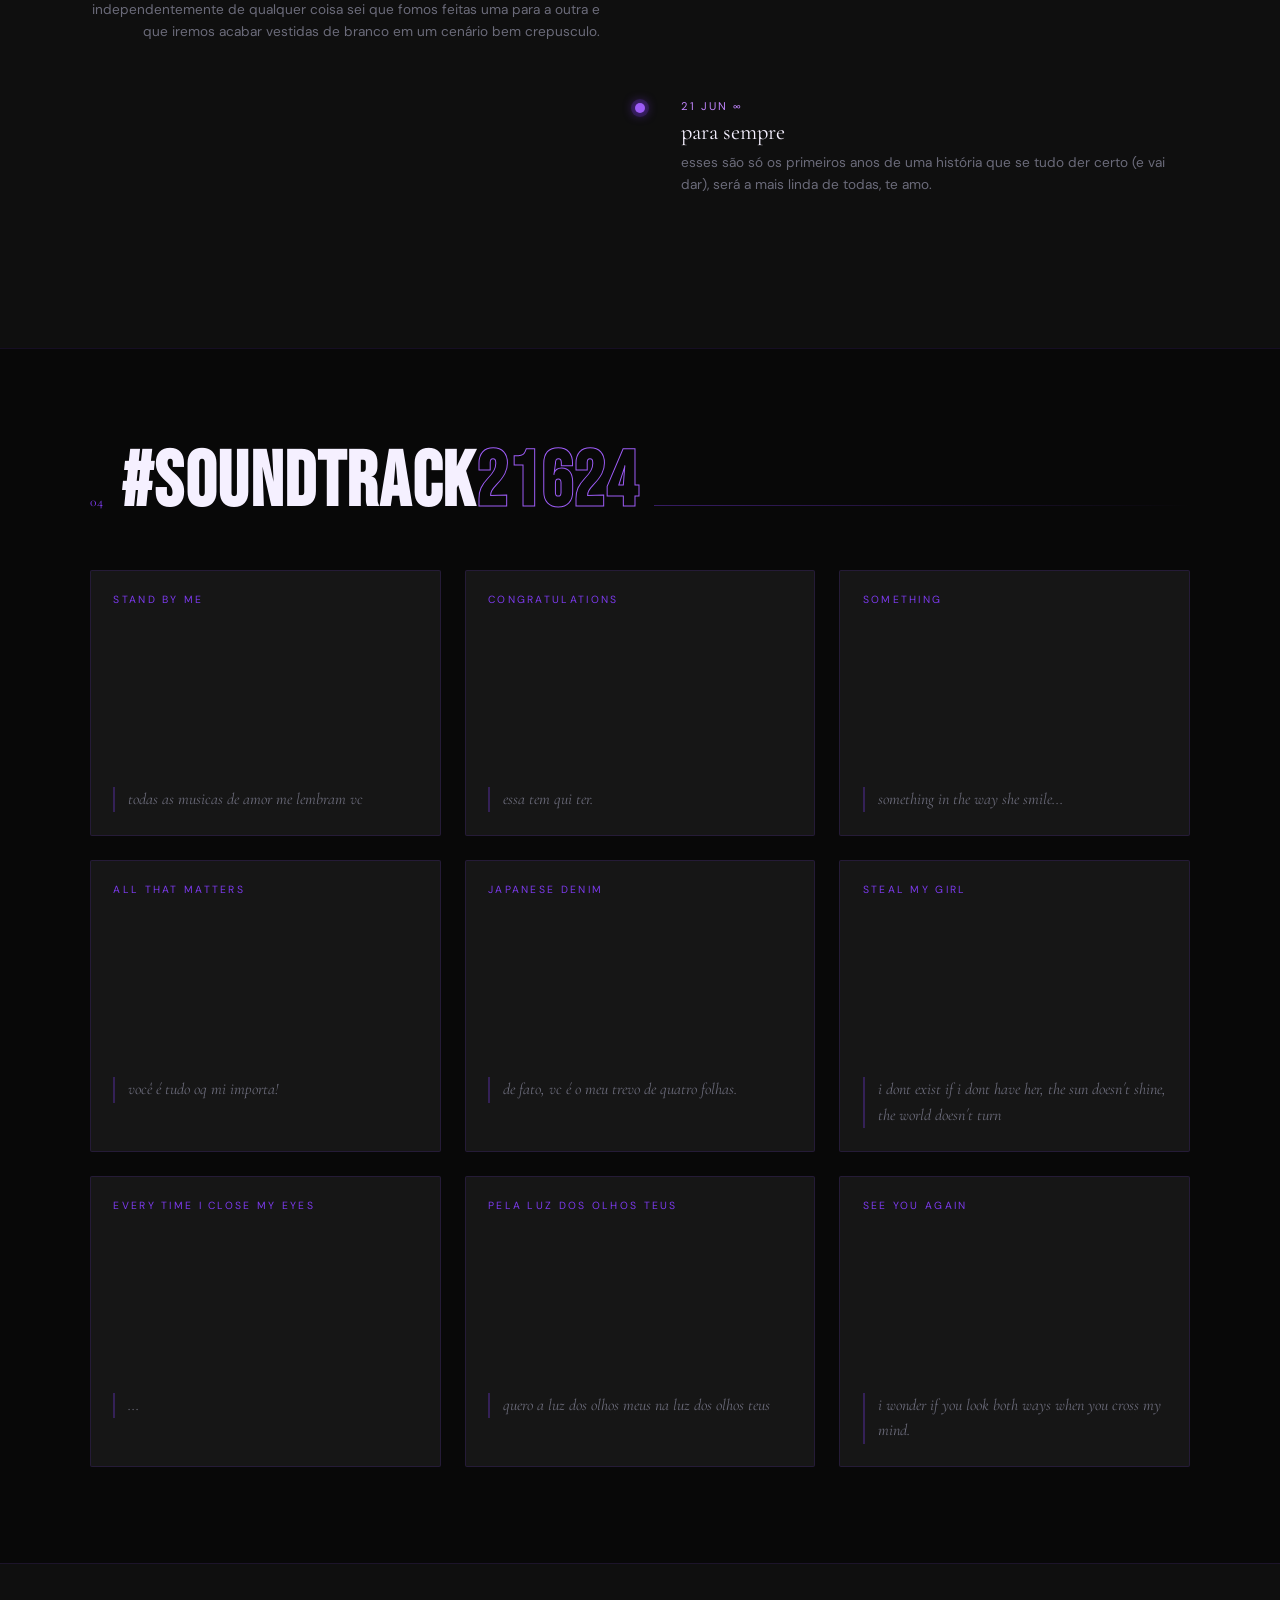
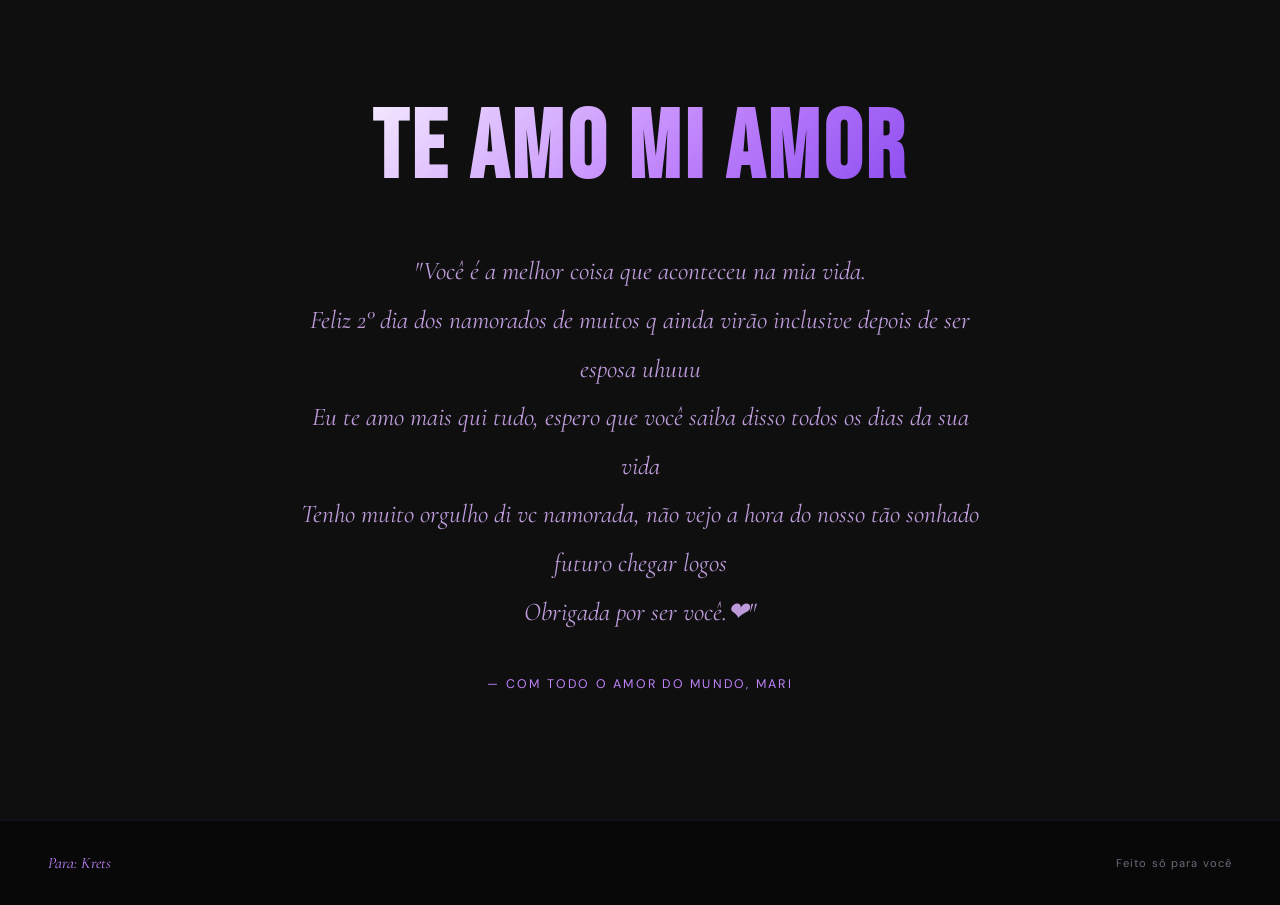
==== commit 4a7cac90: "creating cat game" ====
--- a/index.html
+++ b/index.html
@@ -34,12 +34,13 @@
   </div>
 
   <div class="hero-photos">
-  <img src="pics/gatinhos.png" style="
+ <img src="pics/gatinhos.png" style="
     position: relative;
     width: 450px;
     border-radius: 0px;
     transform: rotate(0deg);
-  "/>
+    cursor: pointer;
+  " onclick="window.open('joguinho.html', '_blank')" />
   <span class="star-deco s1">✦</span>
   <span class="star-deco s2">✦</span>
 </div>
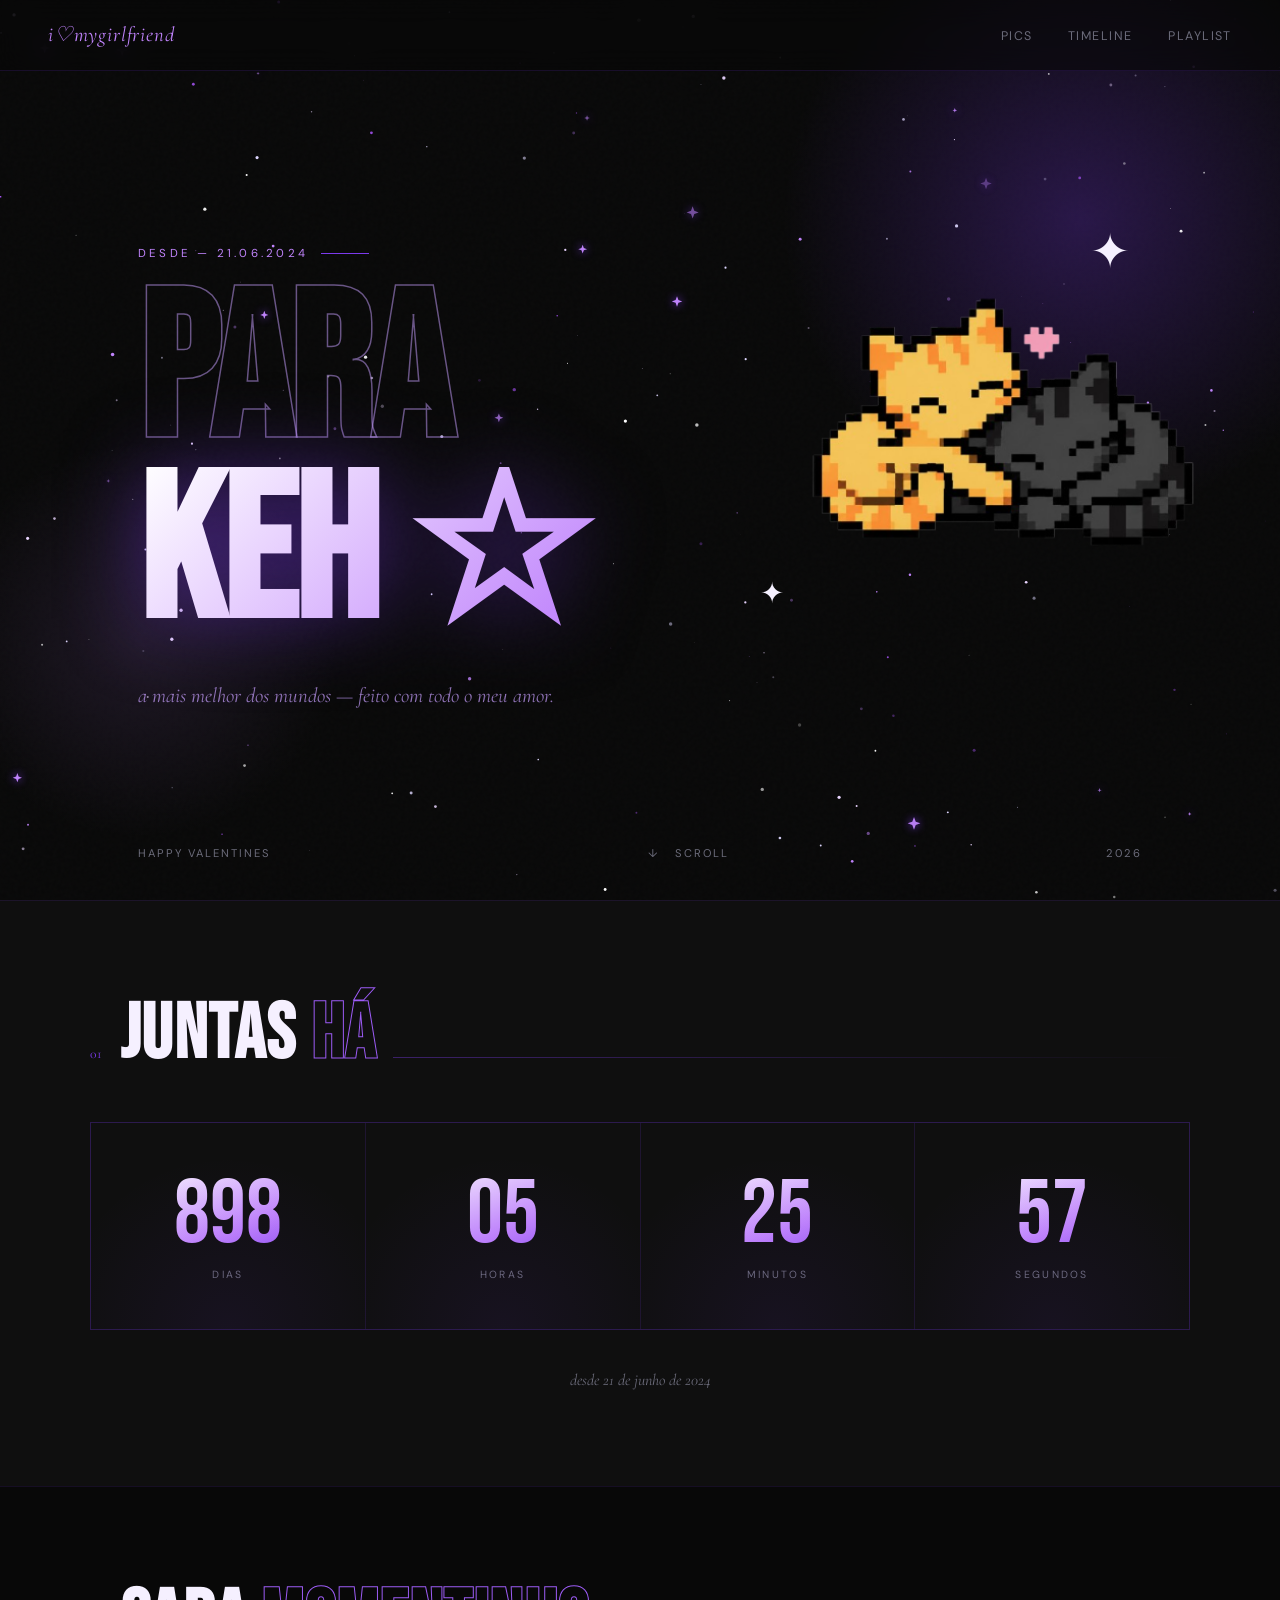
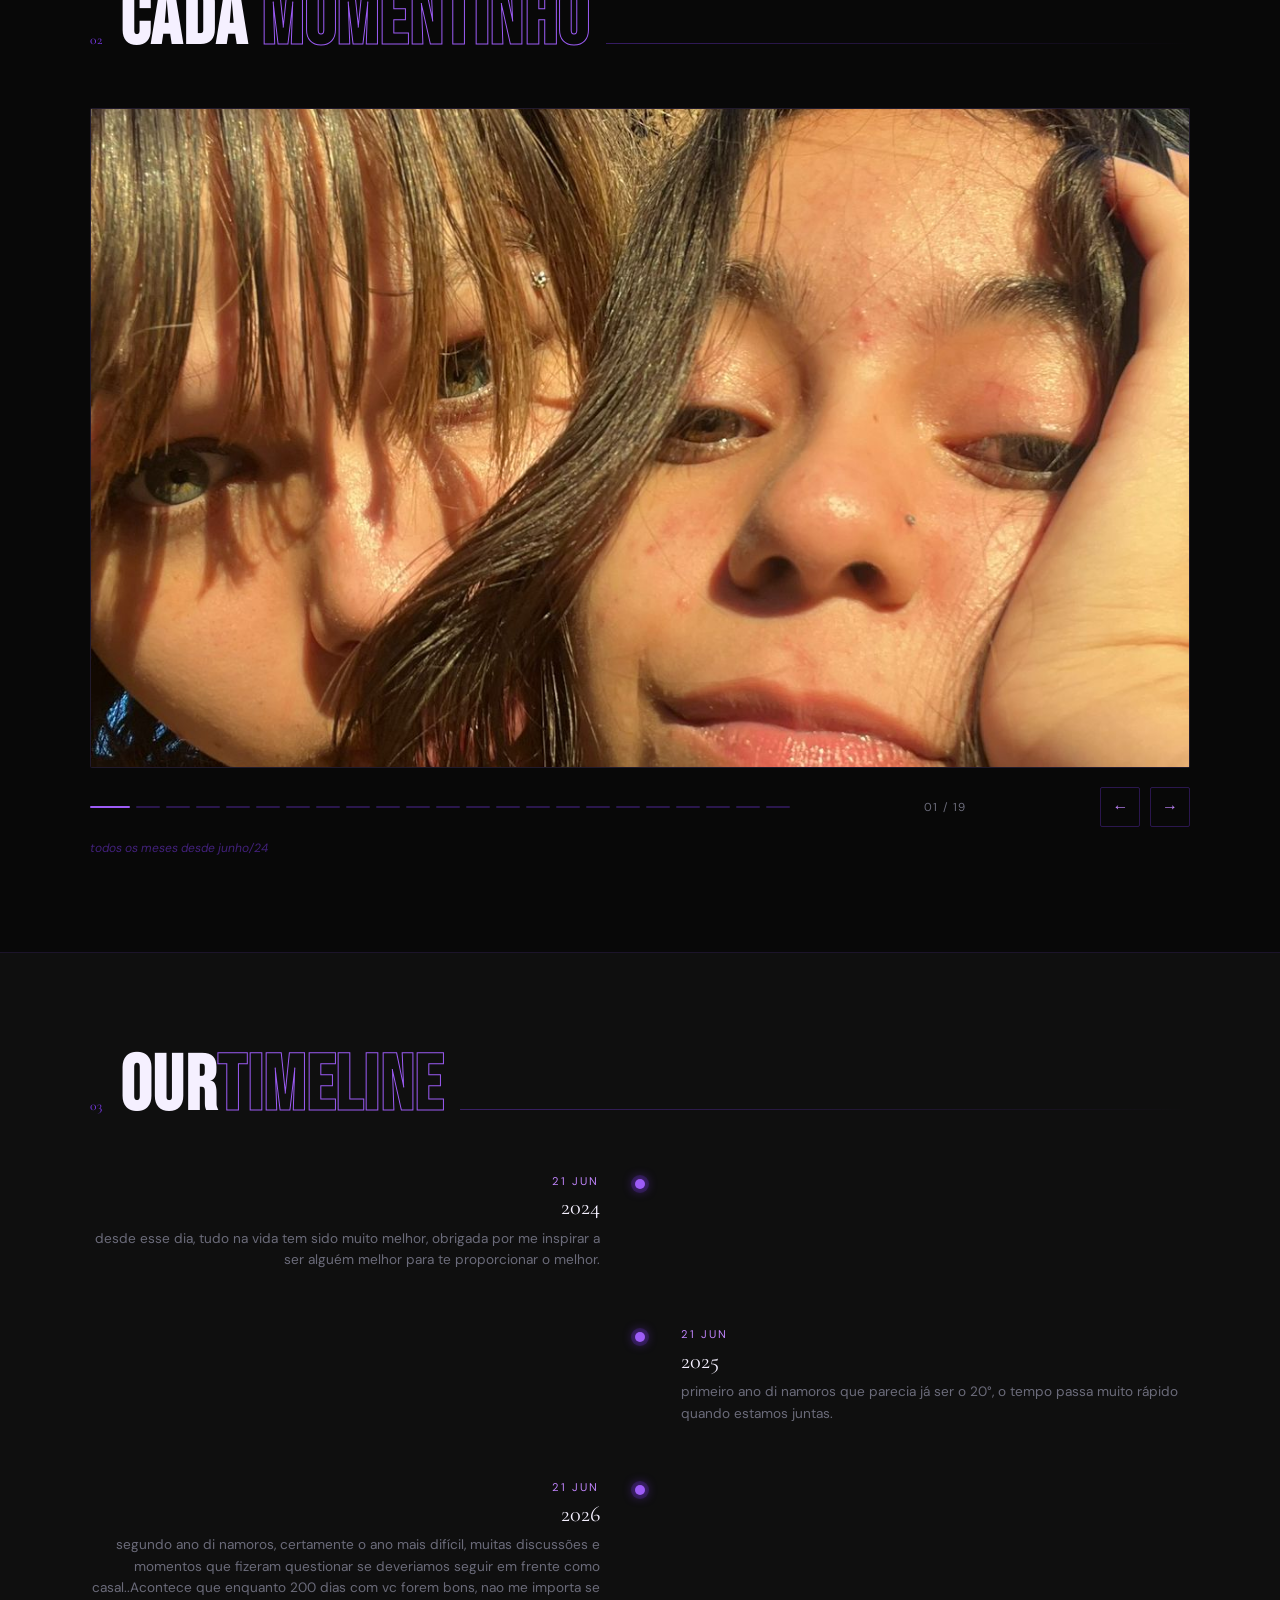
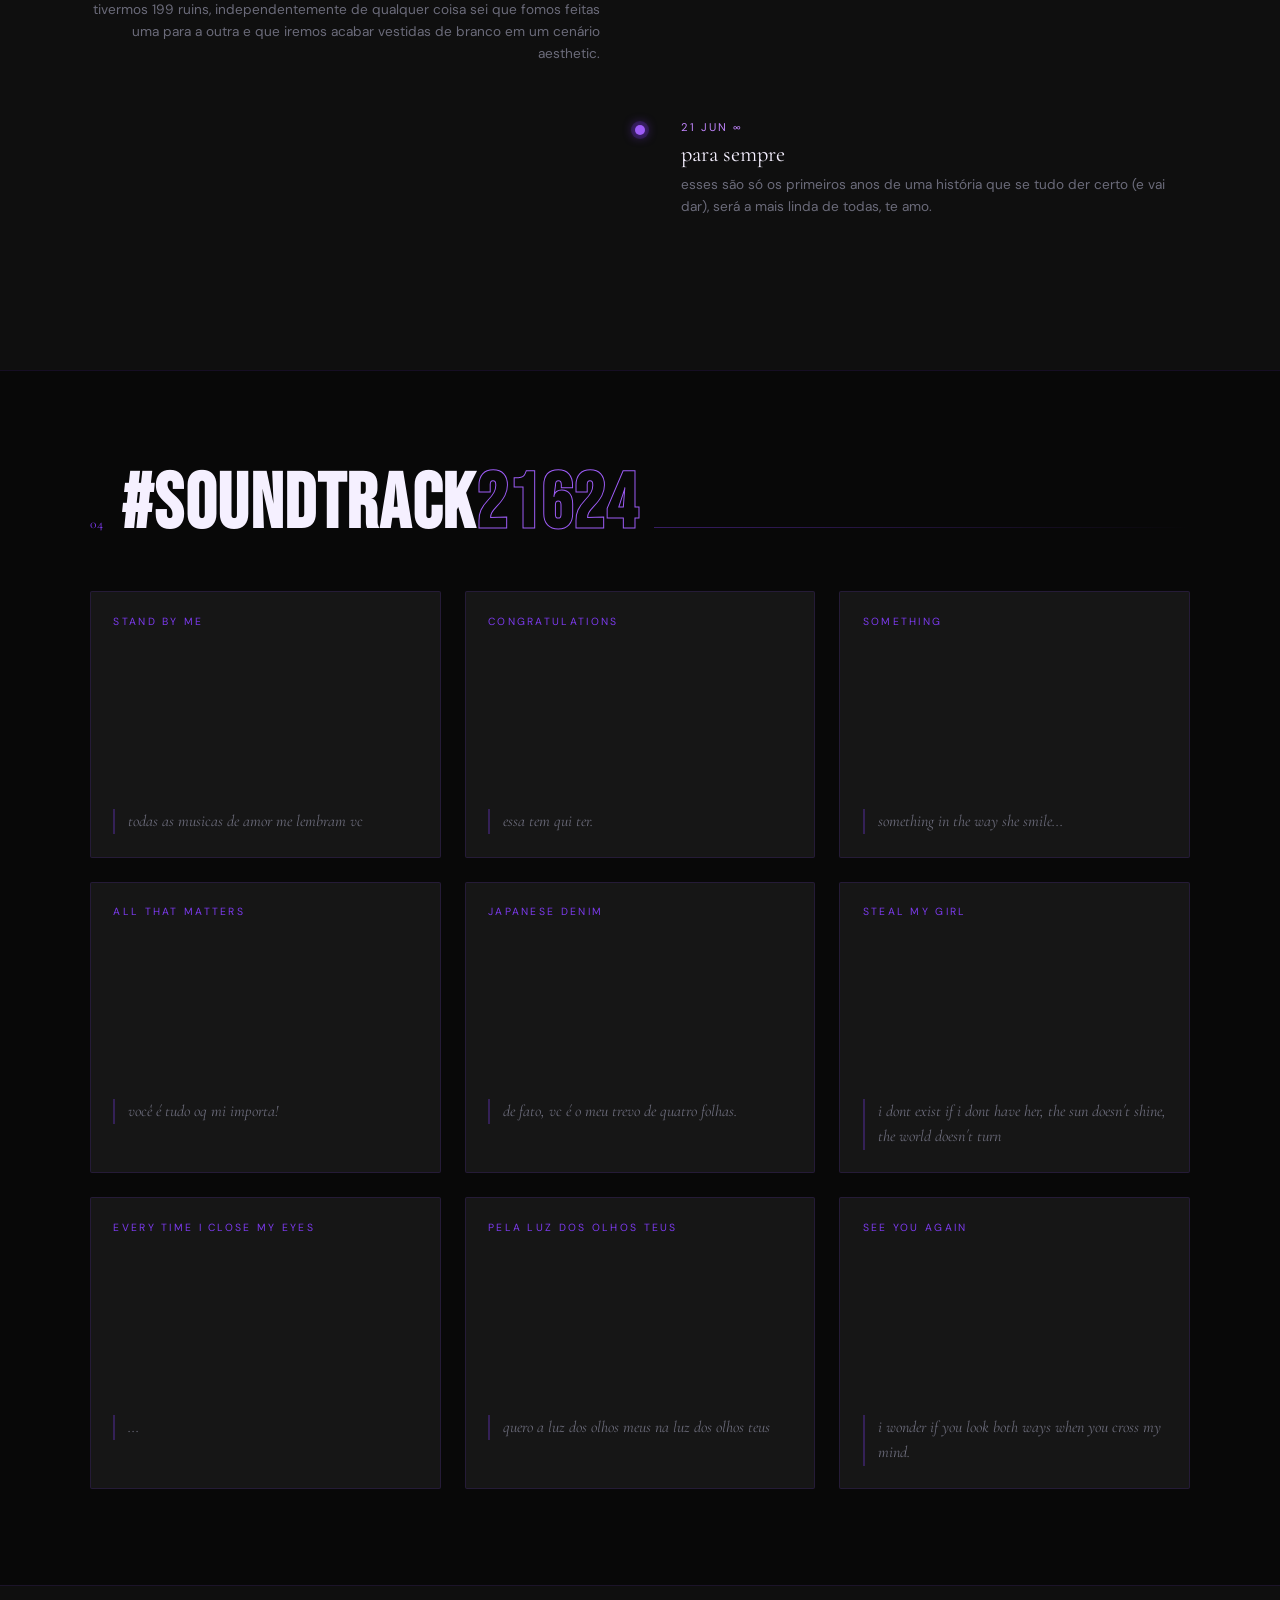
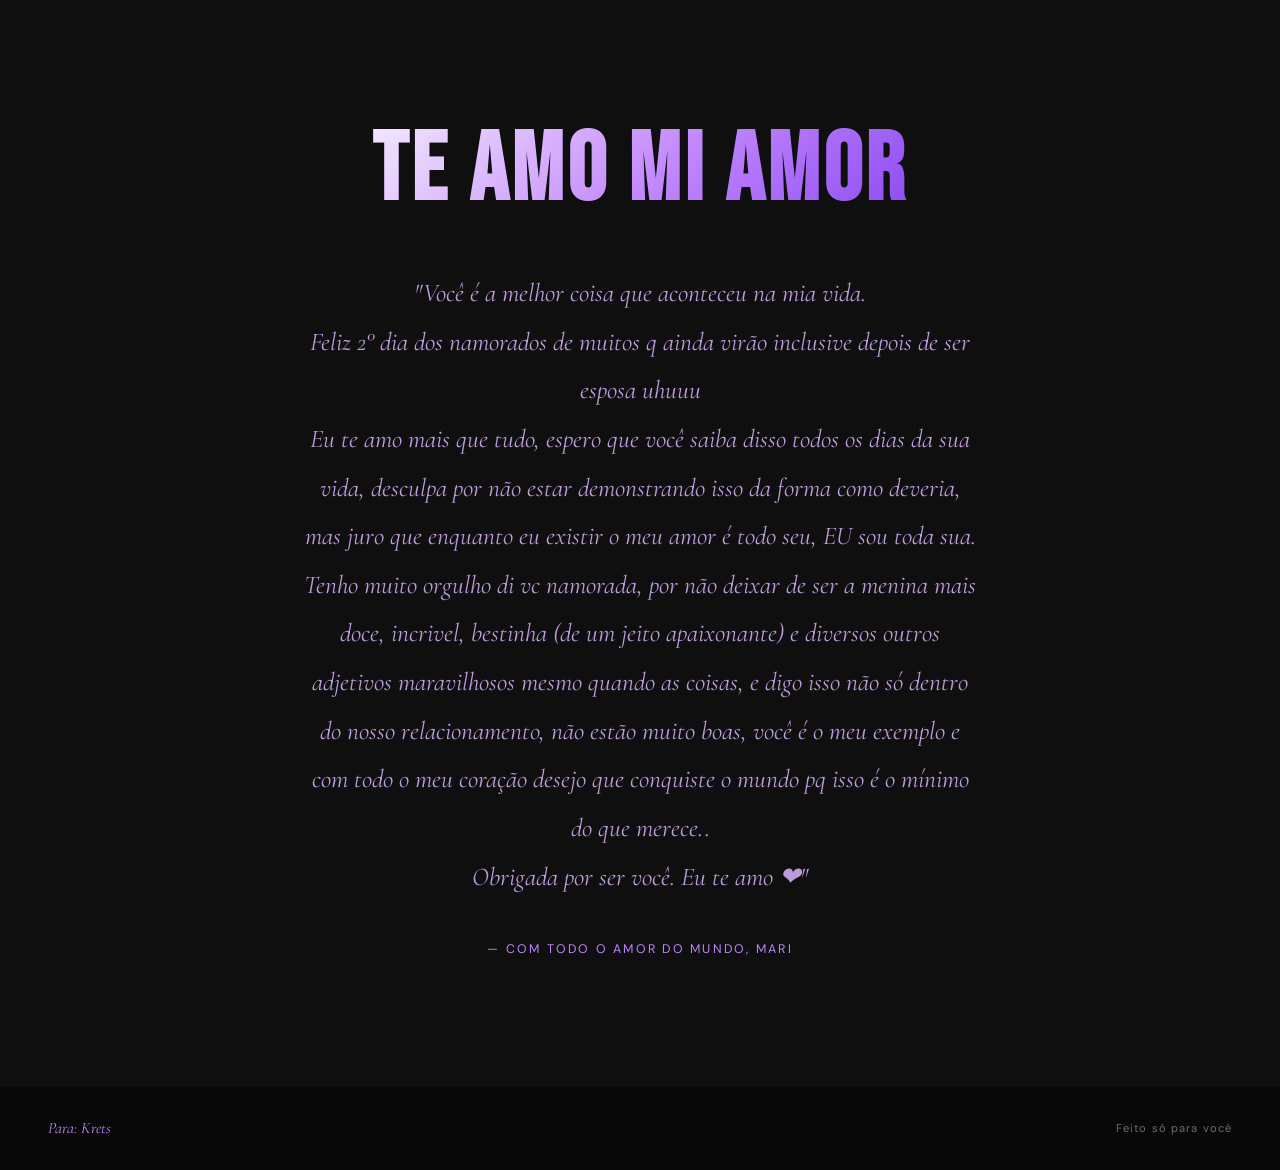
==== commit 4cc3362c: "letters update" ====
--- a/index.html
+++ b/index.html
@@ -14,7 +14,7 @@
   <span class="nav-logo">i♡mygirlfriend</span>
   <ul class="nav-links">
     <li><a href="#fotos">Pics</a></li>
-    <li><a href="#historia">History</a></li>
+    <li><a href="#historia">Timeline</a></li>
     <li><a href="#musicas">Playlist</a></li>
   </ul>
 </nav>
@@ -113,10 +113,10 @@
           <div class="carousel-slide" style="padding:0;"><img src="pics/out25.jpeg" style="width:100%;height:100%;object-fit:cover;" /></div>
           <div class="carousel-slide" style="padding:0;"><img src="pics/nov25.jpeg" style="width:100%;height:100%;object-fit:cover;" /></div>
           <div class="carousel-slide" style="padding:0;"><img src="pics/dez25.jpeg" style="width:100%;height:100%;object-fit:cover;" /></div>
-            <div class="carousel-slide" style="padding:0;"><img src="pics/jan26.jpeg" style="width:100%;height:100%;object-fit:cover;" /></div>
-              <div class="carousel-slide" style="padding:0;"><img src="pics/fev26.jpeg" style="width:100%;height:100%;object-fit:cover;" /></div>
-                <div class="carousel-slide" style="padding:0;"><img src="pics/mar26.jpeg" style="width:100%;height:100%;object-fit:cover;" /></div>
-                  <div class="carousel-slide" style="padding:0;"><img src="pics/abril26.jpeg" style="width:100%;height:100%;object-fit:cover;" /></div>
+          <div class="carousel-slide" style="padding:0;"><img src="pics/jan26.jpeg" style="width:100%;height:100%;object-fit:cover;" /></div>
+          <div class="carousel-slide" style="padding:0;"><img src="pics/fev26.jpeg" style="width:100%;height:100%;object-fit:cover;" /></div>
+          <div class="carousel-slide" style="padding:0;"><img src="pics/mar26.jpeg" style="width:100%;height:100%;object-fit:cover;" /></div>
+          <div class="carousel-slide" style="padding:0;"><img src="pics/abril26.jpeg" style="width:100%;height:100%;object-fit:cover;" /></div>
             
         </div>
       </div>
@@ -139,16 +139,16 @@
   <div class="timeline-inner">
     <div class="section-header fade-in">
       <span class="section-num">03</span>
-      <h2 class="section-title">Now and <span class="accent">Forever</span></h2>
+      <h2 class="section-title">Our<span class="accent">TimeLine</span></h2>
       <div class="section-line"></div>
     </div>
 
     <div class="timeline fade-in">
 
       <div class="timeline-item-left">
-        <div class="tl-date">21 jun 2024</div>
-        <div class="tl-title">the beggining</div>
-        <div class="tl-desc">desde esse dia, tudo na vida tem tido mais sentido, obrigada por me inspirar a ser alguém melhor para te proporcionar o melhor.</div>
+        <div class="tl-date">21 jun</div>
+        <div class="tl-title">2024</div>
+        <div class="tl-desc">desde esse dia, tudo na vida tem sido muito melhor, obrigada por me inspirar a ser alguém melhor para te proporcionar o melhor.</div>
       </div>
       <div class="timeline-dot-wrap"><div class="timeline-dot"></div></div>
       <div class="tl-spacer"></div>
@@ -156,15 +156,15 @@
       <div class="tl-spacer"></div>
       <div class="timeline-dot-wrap"><div class="timeline-dot"></div></div>
       <div class="timeline-item-right">
-        <div class="tl-date">21 jun 2025</div>
-        <div class="tl-title">primeiro ano juntas</div>
-        <div class="tl-desc">primeiro ano di namoros que parecia já ser o 20°, amo e odeio como o tempo passa rápido quando estamos juntas.</div>
+        <div class="tl-date">21 jun</div>
+        <div class="tl-title">2025</div>
+        <div class="tl-desc">primeiro ano di namoros que parecia já ser o 20°, o tempo passa muito rápido quando estamos juntas.</div>
       </div>
 
       <div class="timeline-item-left">
-        <div class="tl-date">21 jun 2026</div>
-        <div class="tl-title">segundo ano juntas.</div>
-        <div class="tl-desc">certamente o ano mais difícil, muitas discussões e momentos que fizeram questionar se deveriamos seguir em frente como casal..Acontece que acho que enquanto 200 dias com vc forem bons, nao importa se tivermos 199 ruins, independentemente de qualquer coisa sei que fomos feitas uma para a outra e que iremos acabar vestidas de branco em um cenário bem crepusculo.</div>
+        <div class="tl-date">21 jun</div>
+        <div class="tl-title">2026</div>
+        <div class="tl-desc">segundo ano di namoros, certamente o ano mais difícil, muitas discussões e momentos que fizeram questionar se deveriamos seguir em frente como casal..Acontece que enquanto 200 dias com vc forem bons, nao me importa se tivermos 199 ruins, independentemente de qualquer coisa sei que fomos feitas uma para a outra e que iremos acabar vestidas de branco em um cenário aesthetic.</div>
       </div>
       <div class="timeline-dot-wrap"><div class="timeline-dot"></div></div>
       <div class="tl-spacer"></div>
@@ -266,9 +266,9 @@
     <p class="message-text">
       "Você é a melhor coisa que aconteceu na mia vida.<br>
       Feliz 2° dia dos namorados de muitos q ainda virão inclusive depois de ser esposa uhuuu <br>
-      Eu te amo mais qui tudo, espero que você saiba disso todos os dias da sua vida<br>
-      Tenho muito orgulho di vc namorada, não vejo a hora do nosso tão sonhado futuro chegar logos<br>
-      Obrigada por ser você.❤︎"
+      Eu te amo mais que tudo, espero que você saiba disso todos os dias da sua vida, desculpa por não estar demonstrando isso da forma como deveria, mas juro que enquanto eu existir o meu amor é todo seu, EU sou toda sua.<br>
+      Tenho muito orgulho di vc namorada, por não deixar de ser a menina mais doce, incrivel, bestinha (de um jeito apaixonante) e diversos outros adjetivos maravilhosos mesmo quando as coisas, e digo isso não só dentro do nosso relacionamento, não estão muito boas, você é o meu exemplo e com todo o meu coração desejo que conquiste o mundo pq isso é o mínimo do que merece..<br>
+      Obrigada por ser você. Eu te amo ❤︎"
     </p>
     <p class="message-sign">— com todo o amor do mundo, Mari </p>
   </div>
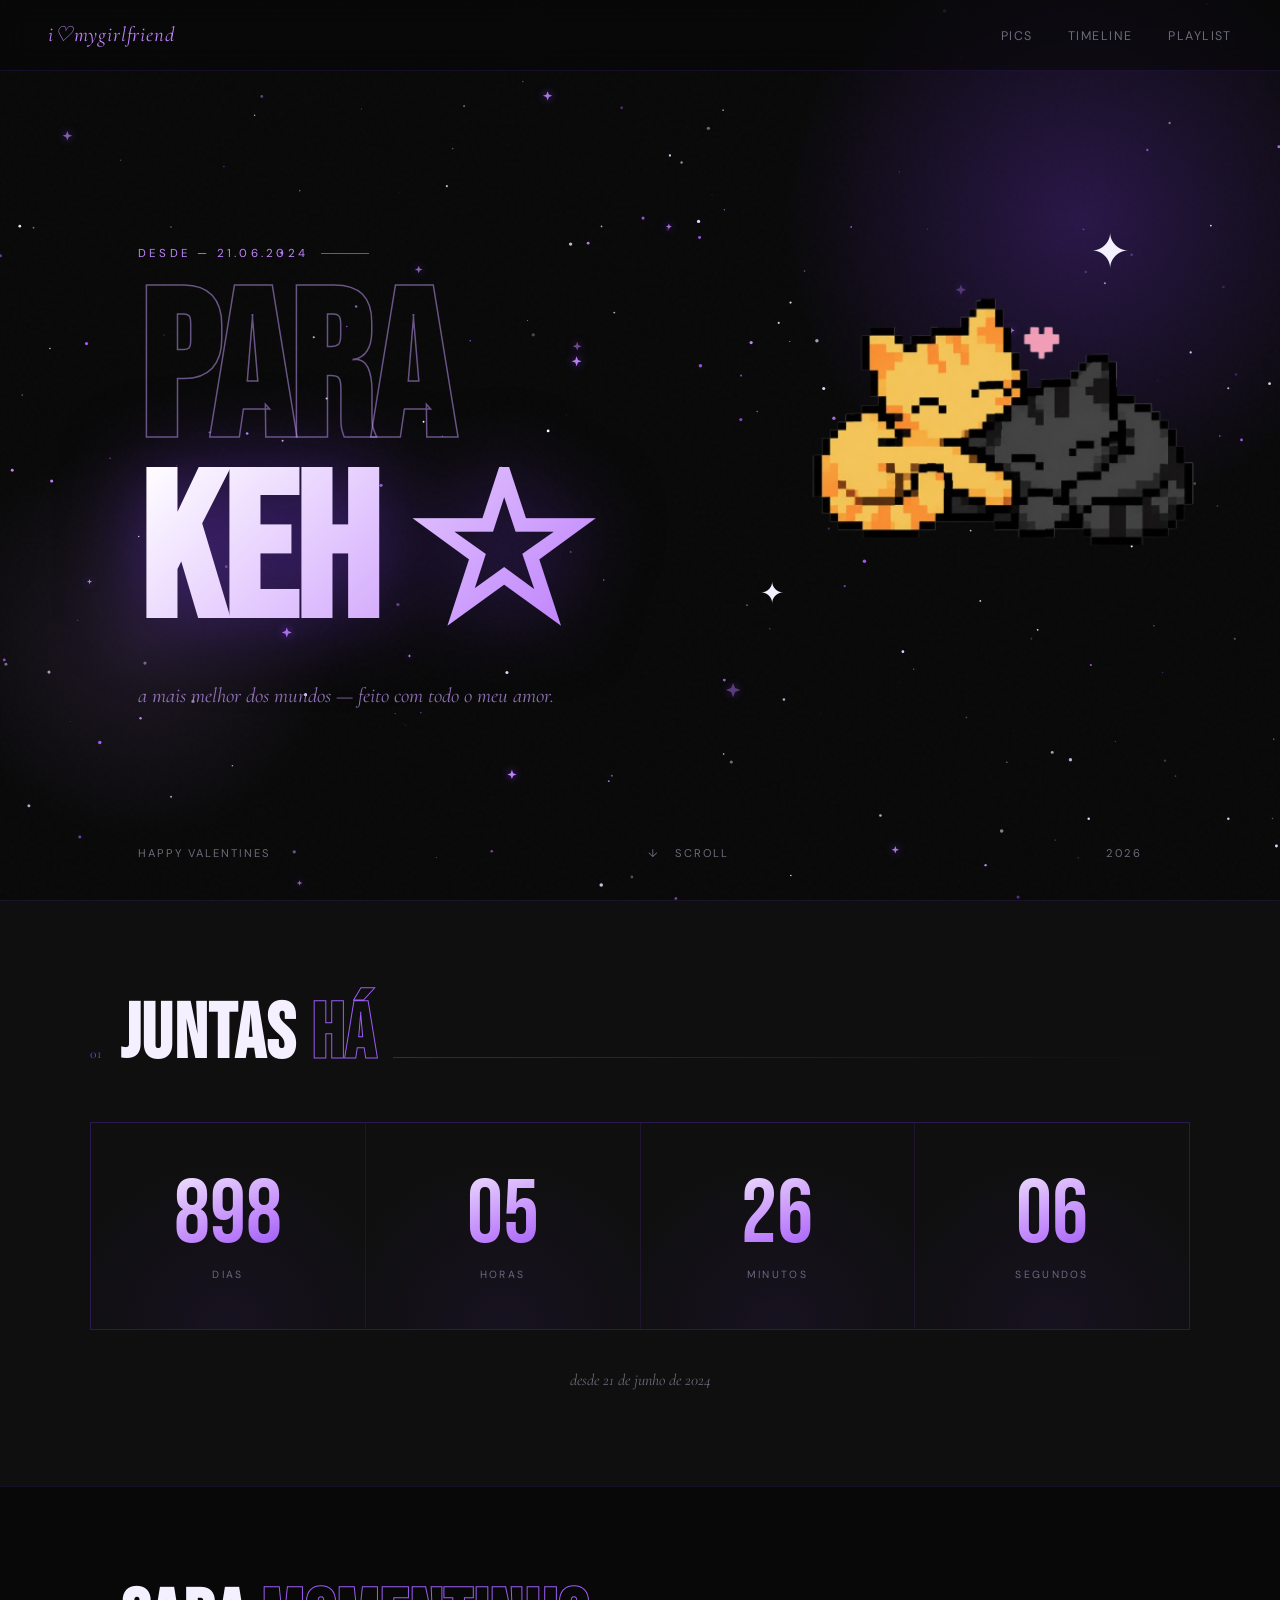
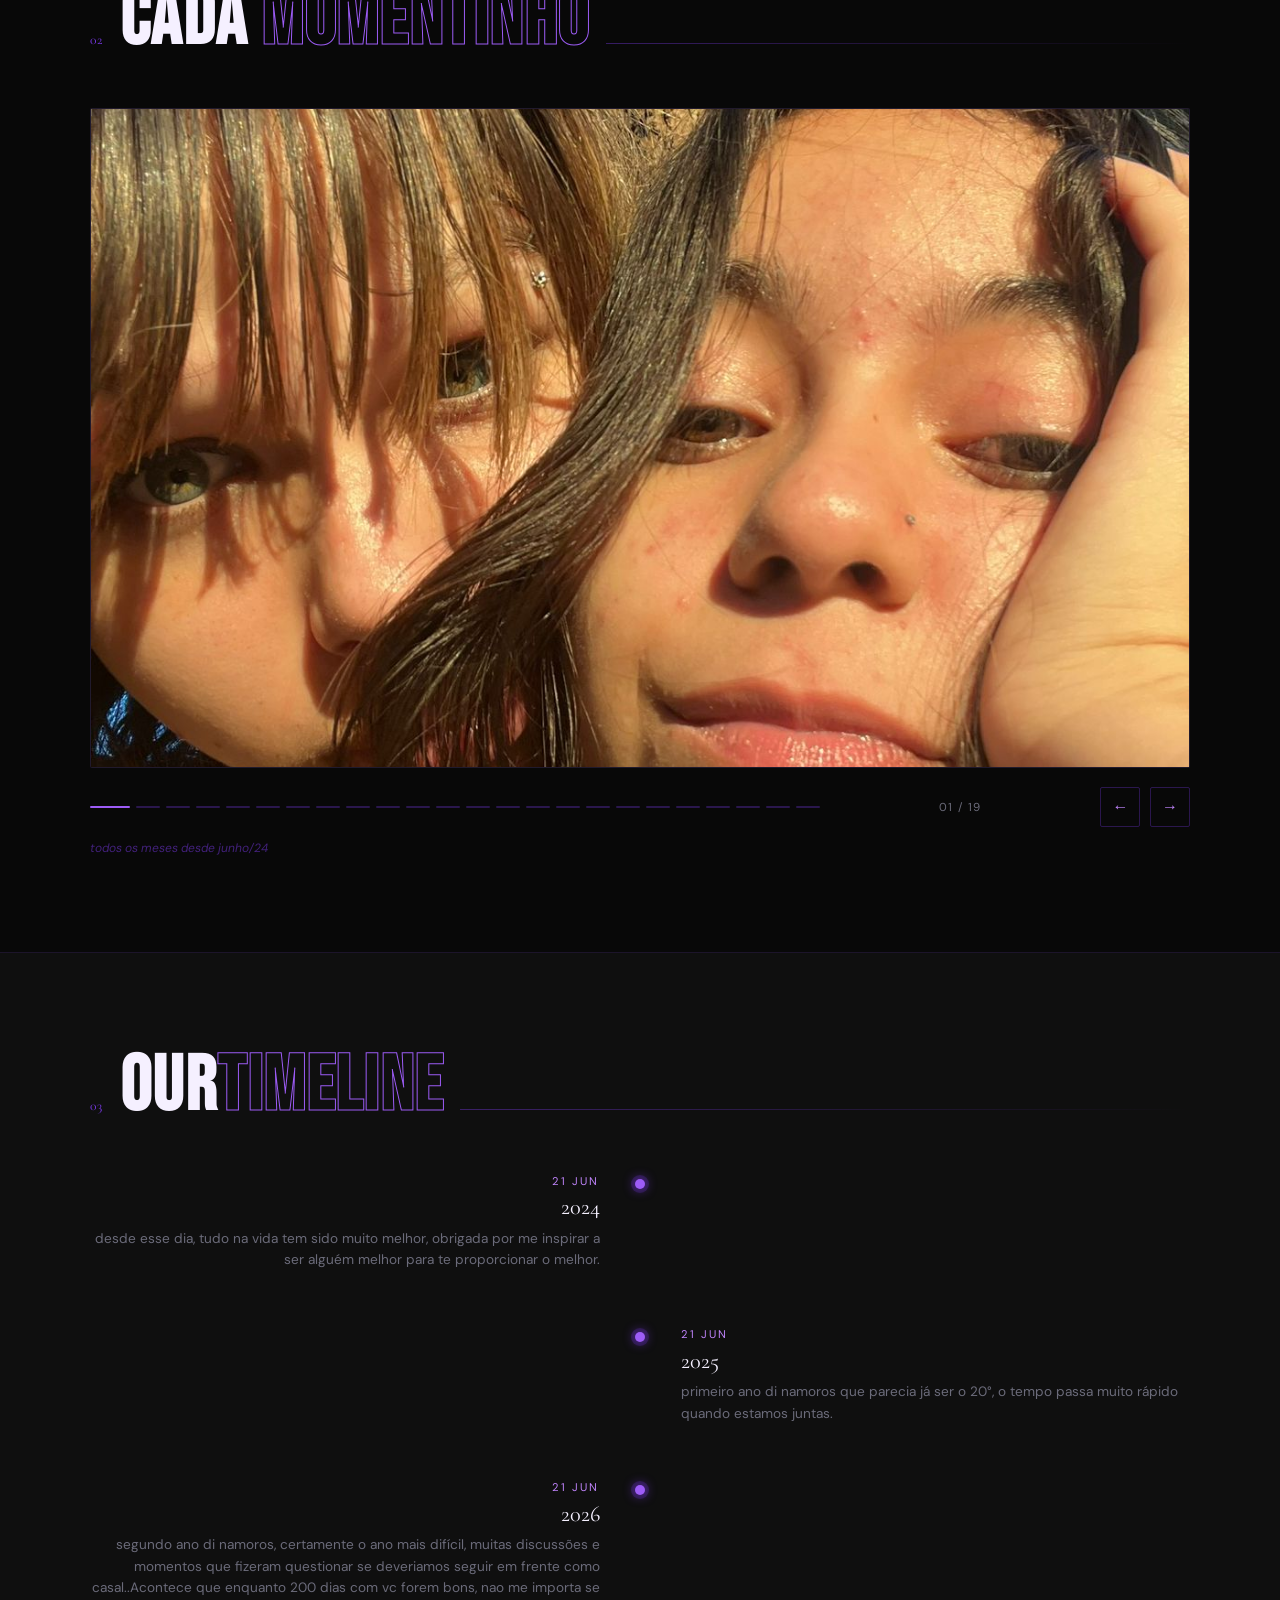
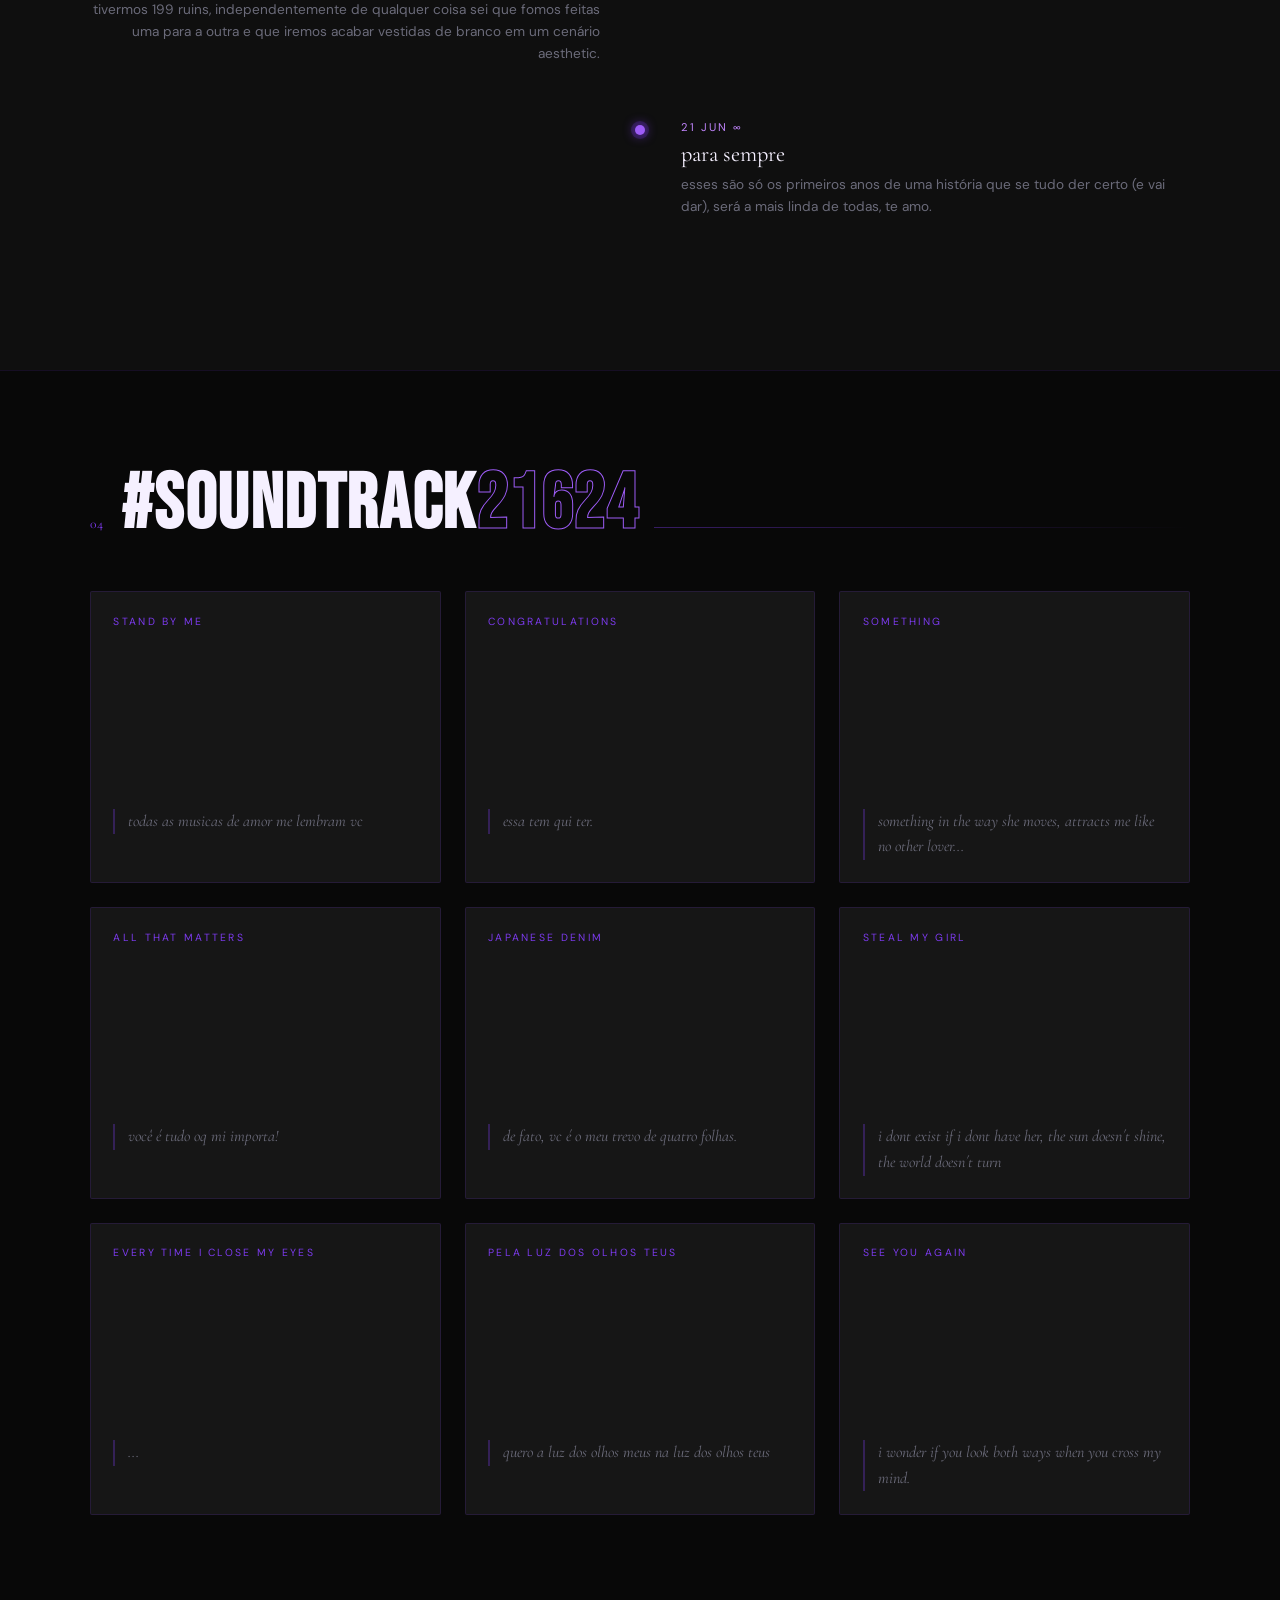
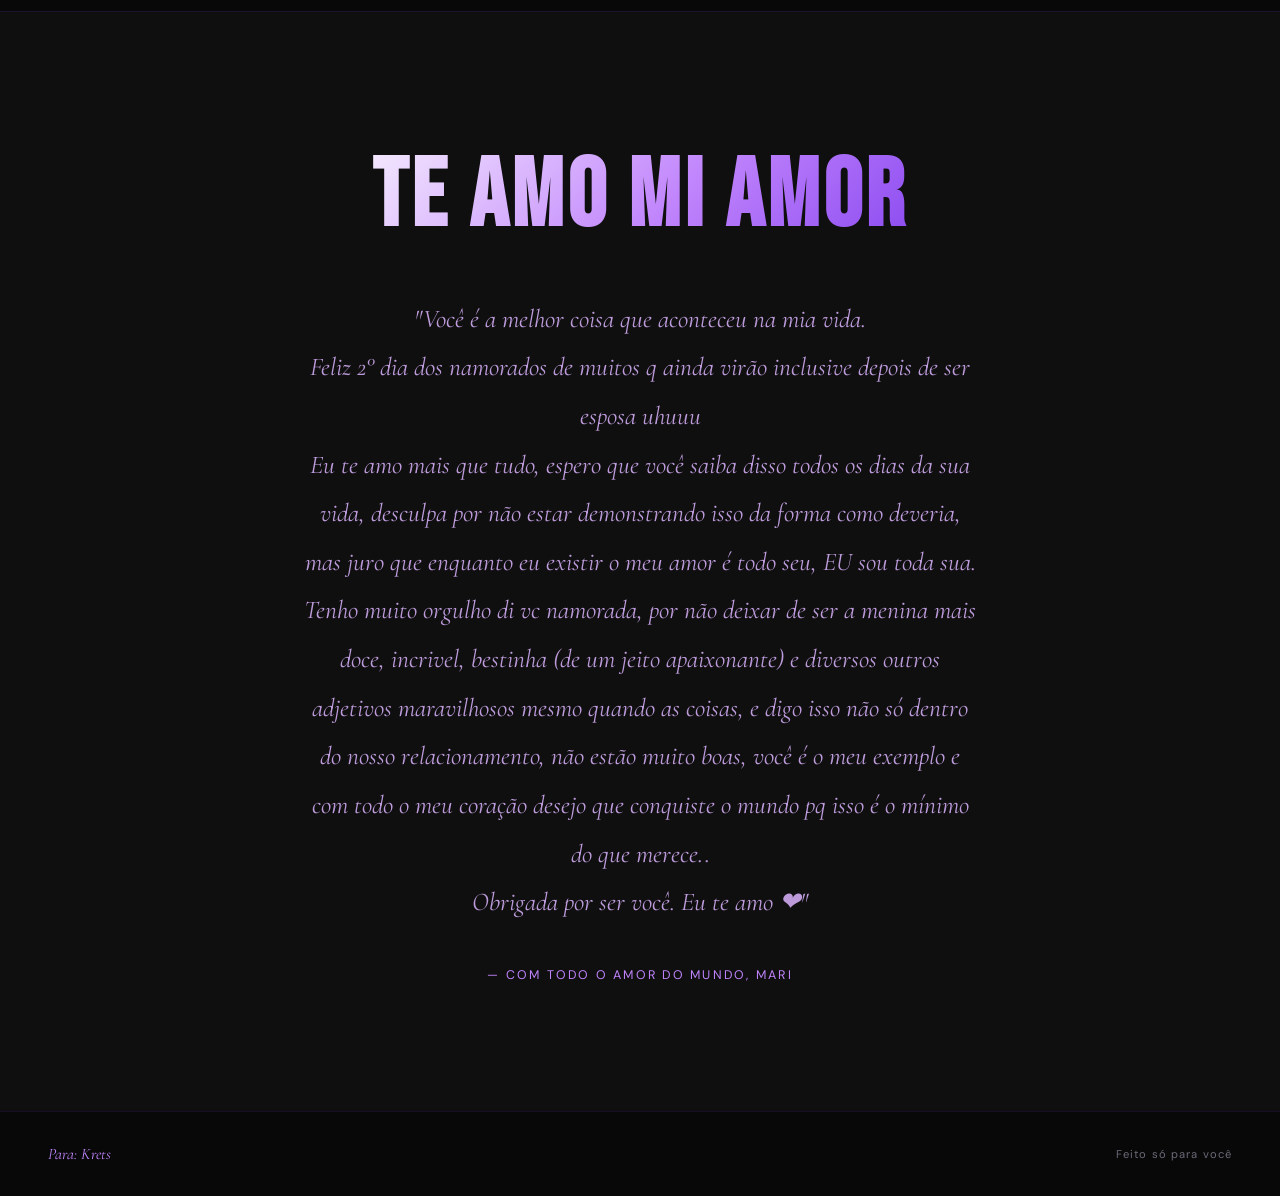
==== commit 22092e25: "clean up codebase" ====
--- a/index.html
+++ b/index.html
@@ -97,7 +97,7 @@
           <div class="carousel-slide" style="padding:0;"><img src="pics/junho24.jpeg" style="width:100%;height:100%;object-fit:cover;" /></div>
           <div class="carousel-slide" style="padding:0;"><img src="pics/julho24.jpeg" style="width:100%;height:100%;object-fit:cover;" /></div>
           <div class="carousel-slide" style="padding:0;"><img src="pics/agosto24.jpeg" style="width:100%;height:100%;object-fit:cover;" /></div>
-          <div class="carousel-slide" style="padding:0;"><img src="pics/set24.jpeg" style="width:100%;height:100%;object-fit:cover;" /></div>
+          <div class="carousel-slide" style="padding:0;"><img src="pics/setembr24.jpeg" style="width:100%;height:100%;object-fit:cover;" /></div>
           <div class="carousel-slide" style="padding:0;"><img src="pics/out24.jpeg" style="width:100%;height:100%;object-fit:cover;" /></div>
           <div class="carousel-slide" style="padding:0;"><img src="pics/nov24.jpeg" style="width:100%;height:100%;object-fit:cover;" /></div>
           <div class="carousel-slide" style="padding:0;"><img src="pics/dez24.jpeg" style="width:100%;height:100%;object-fit:cover;" /></div>
@@ -117,7 +117,8 @@
           <div class="carousel-slide" style="padding:0;"><img src="pics/fev26.jpeg" style="width:100%;height:100%;object-fit:cover;" /></div>
           <div class="carousel-slide" style="padding:0;"><img src="pics/mar26.jpeg" style="width:100%;height:100%;object-fit:cover;" /></div>
           <div class="carousel-slide" style="padding:0;"><img src="pics/abril26.jpeg" style="width:100%;height:100%;object-fit:cover;" /></div>
-            
+          <div class="carousel-slide" style="padding:0;"><img src="pics/maio26.jpeg" style="width:100%;height:100%;object-fit:cover;" /></div>
+              
         </div>
       </div>
 
@@ -210,7 +211,7 @@
         <div class="music-num">Something</div>
         <iframe src="https://open.spotify.com/embed/track/0pNeVovbiZHkulpGeOx1Gj?si=1e9a36e4e8734459"
           height="152" allow="autoplay; clipboard-write; encrypted-media; fullscreen; picture-in-picture" loading="lazy"></iframe>
-        <p class="music-reason">something in the way she smile...</p>
+        <p class="music-reason">something in the way she moves, attracts me like no other lover...</p>
       </div>
 
       <div class="music-card">
--- a/style.css
+++ b/style.css
@@ -693,7 +693,13 @@
   nav { padding: 1.2rem 1.5rem; }
   .nav-links { gap: 1.2rem; }
   .hero-content { padding: 8rem 1.5rem 2rem; }
-  .hero-photos { display: none; }
+  .hero-photos { position: relative;
+    right: auto;
+    top: auto;
+    transform: none;
+    display: flex;
+    justify-content: center;
+    margin-top: 1.5rem; }
   .hero-footer { padding: 0 1.5rem 2rem; }
   .counter-section,
   .carousel-section,
